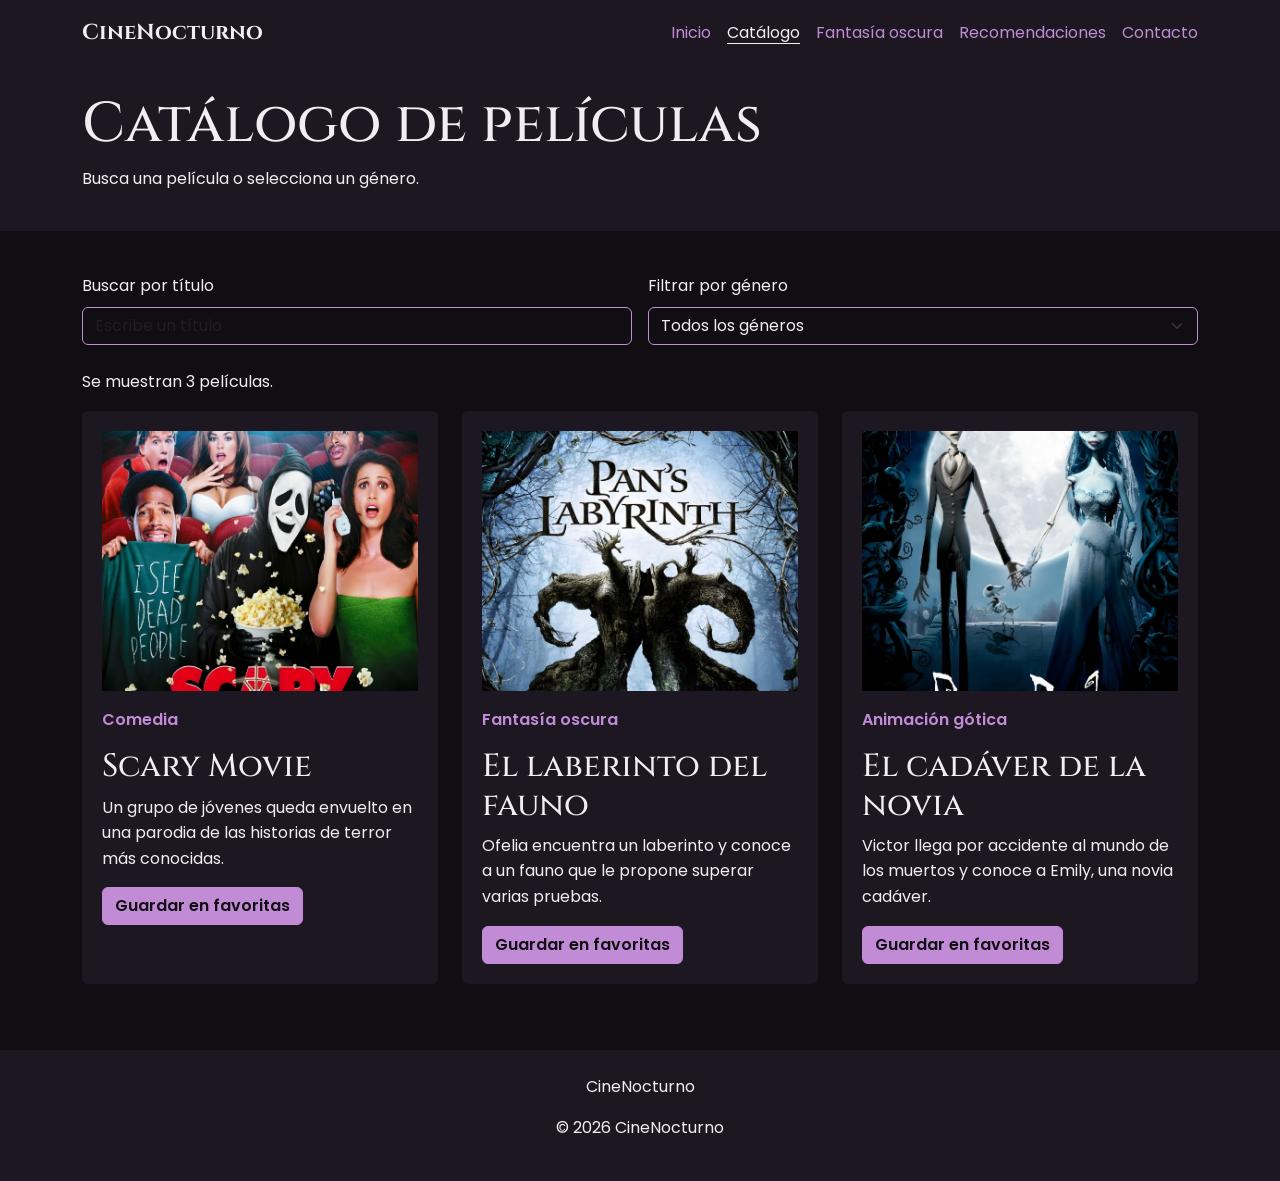
==== catalogo.html @ bd32601a "Subí las paginas al repositorio" ====
<!DOCTYPE html>
<html lang="es">
<head>
    <meta charset="UTF-8">
    <meta name="viewport" content="width=device-width, initial-scale=1.0">
    <title>CineNocturno | Catálogo</title>
    <link rel="preconnect" href="https://fonts.googleapis.com">
    <link rel="preconnect" href="https://fonts.gstatic.com" crossorigin>
    <link href="https://fonts.googleapis.com/css2?family=Cinzel:wght@400;600;700&family=Poppins:wght@400;500;600&display=swap" rel="stylesheet">
    <link href="https://cdn.jsdelivr.net/npm/bootstrap@5.3.8/dist/css/bootstrap.min.css" rel="stylesheet" integrity="sha384-sRIl4kxILFvY47J16cr9ZwB07vP4J8+LH7qKQnuqkuIAvNWLzeN8tE5YBujZqJLB" crossorigin="anonymous">
    <link rel="stylesheet" href="css/style.css">
</head>
<body>
    <header>
        <nav class="navbar">
            <div class="container d-flex flex-column flex-lg-row justify-content-between align-items-lg-center gap-3">
                <a class="marca" href="index.html">CineNocturno</a>
                <ul class="lista-menu d-flex flex-wrap gap-3 mb-0">
                    <li><a href="index.html">Inicio</a></li>
                    <li><a aria-current="page" href="catalogo.html">Catálogo</a></li>
                    <li><a href="fantasia.html">Fantasía oscura</a></li>
                    <li><a href="recomendaciones.html">Recomendaciones</a></li>
                    <li><a href="contacto.html">Contacto</a></li>
                </ul>
            </div>
        </nav>
    </header>

    <main>
        <section class="encabezado">
            <div class="container py-4">
                <h1>Catálogo de películas</h1>
                <p>Busca una película o selecciona un género.</p>
            </div>
        </section>

        <section class="container seccion">
            <div class="row g-3 mb-4">
                <div class="col-12 col-md-6">
                    <label for="buscarPelicula" class="form-label">Buscar por título</label>
                    <input class="form-control campo-oscuro" id="buscarPelicula" type="search" placeholder="Escribe un título">
                </div>
                <div class="col-12 col-md-6">
                    <label for="filtroGenero" class="form-label">Filtrar por género</label>
                    <select class="form-select campo-oscuro" id="filtroGenero">
                        <option value="todos">Todos los géneros</option>
                        <option value="comedia">Comedia</option>
                        <option value="fantasia">Fantasía oscura</option>
                        <option value="animacion">Animación gótica</option>
                    </select>
                </div>
            </div>

            <p id="mensajeCatalogo" role="status" aria-live="polite">Se muestran 3 películas.</p>
            <p id="mensajeFavoritas" role="status" aria-live="polite"></p>

            <div class="row g-4" id="listaPeliculas">
                <article class="col-12 col-sm-6 col-lg-4 tarjeta-pelicula" data-genero="comedia" data-titulo="scary movie comedia terror">
                    <div class="tarjeta h-100">
                        <img src="img/scarymovie.jpg" alt="Imagen de Scary Movie" class="img-fluid imagen-tarjeta" loading="lazy">
                        <p class="genero">Comedia</p>
                        <h2>Scary Movie</h2>
                        <p>Un grupo de jóvenes queda envuelto en una parodia de las historias de terror más conocidas.</p>
                        <button class="btn boton-secundario boton-favorita" type="button" data-pelicula="Scary Movie">Guardar en favoritas</button>
                    </div>
                </article>
                <article class="col-12 col-sm-6 col-lg-4 tarjeta-pelicula" data-genero="fantasia" data-titulo="el laberinto del fauno fantasia oscura">
                    <div class="tarjeta h-100">
                        <img src="img/fauno.jpg" alt="Imagen de El laberinto del fauno" class="img-fluid imagen-tarjeta" loading="lazy">
                        <p class="genero">Fantasía oscura</p>
                        <h2>El laberinto del fauno</h2>
                        <p>Ofelia encuentra un laberinto y conoce a un fauno que le propone superar varias pruebas.</p>
                        <button class="btn boton-secundario boton-favorita" type="button" data-pelicula="El laberinto del fauno">Guardar en favoritas</button>
                    </div>
                </article>
                <article class="col-12 col-sm-6 col-lg-4 tarjeta-pelicula" data-genero="animacion" data-titulo="el cadaver de la novia animacion gotica">
                    <div class="tarjeta h-100">
                        <img src="img/cadaver.jpg" alt="Imagen de El cadáver de la novia" class="img-fluid imagen-tarjeta" loading="lazy">
                        <p class="genero">Animación gótica</p>
                        <h2>El cadáver de la novia</h2>
                        <p>Victor llega por accidente al mundo de los muertos y conoce a Emily, una novia cadáver.</p>
                        <button class="btn boton-secundario boton-favorita" type="button" data-pelicula="El cadáver de la novia">Guardar en favoritas</button>
                    </div>
                </article>
            </div>
        </section>
    </main>

    <footer class="pie">
        <div class="container text-center">
            <p>CineNocturno</p>
            <p>© <span class="anio"></span> CineNocturno</p>
        </div>
    </footer>
    <script src="js/script.js"></script>
</body>
</html>
---- css/style.css ----
/* Colores principales del sitio */
:root {
    --fondo: #100d13;
    --superficie: #1c1721;
    --texto: #f1edf3;
    --acento: #c18bd6;
}

* {
    box-sizing: border-box;
}

body {
    margin: 0;
    background-color: var(--fondo);
    color: var(--texto);
    font-family: "Poppins", Arial, sans-serif;
    line-height: 1.6;
}

h1,
h2,
h3,
.marca {
    font-family: "Cinzel", Georgia, serif;
}

.navbar,
.pie,
.tarjeta,
.formulario {
    background-color: var(--superficie);
}

.navbar {
    padding: 16px 0;
}

.marca {
    color: var(--texto);
    font-size: 1.35rem;
    font-weight: 700;
    text-decoration: none;
}

.lista-menu {
    padding-left: 0;
    list-style: none;
}

.lista-menu a,
a {
    color: var(--acento);
}

.lista-menu a {
    text-decoration: none;
}

.lista-menu a:hover,
.lista-menu a[aria-current="page"] {
    color: var(--texto);
    text-decoration: underline;
    text-underline-offset: 5px;
}

.portada,
.encabezado {
    background-color: var(--superficie);
}

.portada h1,
.encabezado h1 {
    max-width: 800px;
    font-size: clamp(2rem, 5vw, 3.5rem);
}

.seccion {
    padding-top: 42px;
    padding-bottom: 42px;
}

.etiqueta,
.genero {
    color: var(--acento);
    font-weight: 600;
}

.tarjeta,
.formulario {
    height: 100%;
    padding: 20px;
    border-radius: 6px;
}

.imagen-tarjeta {
    width: 100%;
    height: 260px;
    margin-bottom: 16px;
    object-fit: cover;
}

.imagen-destacada {
    width: 100%;
    max-height: 430px;
    object-fit: cover;
}

.boton-principal,
.boton-secundario {
    border: 1px solid var(--acento);
    background-color: var(--acento);
    color: var(--fondo);
    font-weight: 600;
}

.boton-principal:hover,
.boton-secundario:hover,
.boton-secundario.favorita {
    border-color: var(--texto);
    background-color: var(--texto);
    color: var(--fondo);
}

.campo-oscuro {
    border-color: var(--acento);
    background-color: var(--fondo);
    color: var(--texto);
}

.campo-oscuro:focus {
    border-color: var(--acento);
    background-color: var(--fondo);
    color: var(--texto);
    box-shadow: 0 0 0 0.2rem rgba(193, 139, 214, 0.25);
}

.campo-oscuro option {
    background-color: var(--superficie);
    color: var(--texto);
}

.tarjeta-pelicula.oculta {
    display: none;
}

.mensaje-exito,
.mensaje-error {
    padding: 12px;
    background-color: var(--superficie);
}

.mensaje-exito {
    border-left: 5px solid var(--acento);
}

.mensaje-error {
    border-left: 5px solid var(--texto);
}

.pie {
    margin-top: 24px;
    padding: 24px 0;
    text-align: center;
}

a:focus-visible,
button:focus-visible,
input:focus-visible,
select:focus-visible,
textarea:focus-visible {
    outline: 3px solid var(--acento);
    outline-offset: 3px;
}

@media (max-width: 576px) {
    .seccion {
        padding-top: 28px;
        padding-bottom: 28px;
    }

    .imagen-tarjeta {
        height: 220px;
    }
}
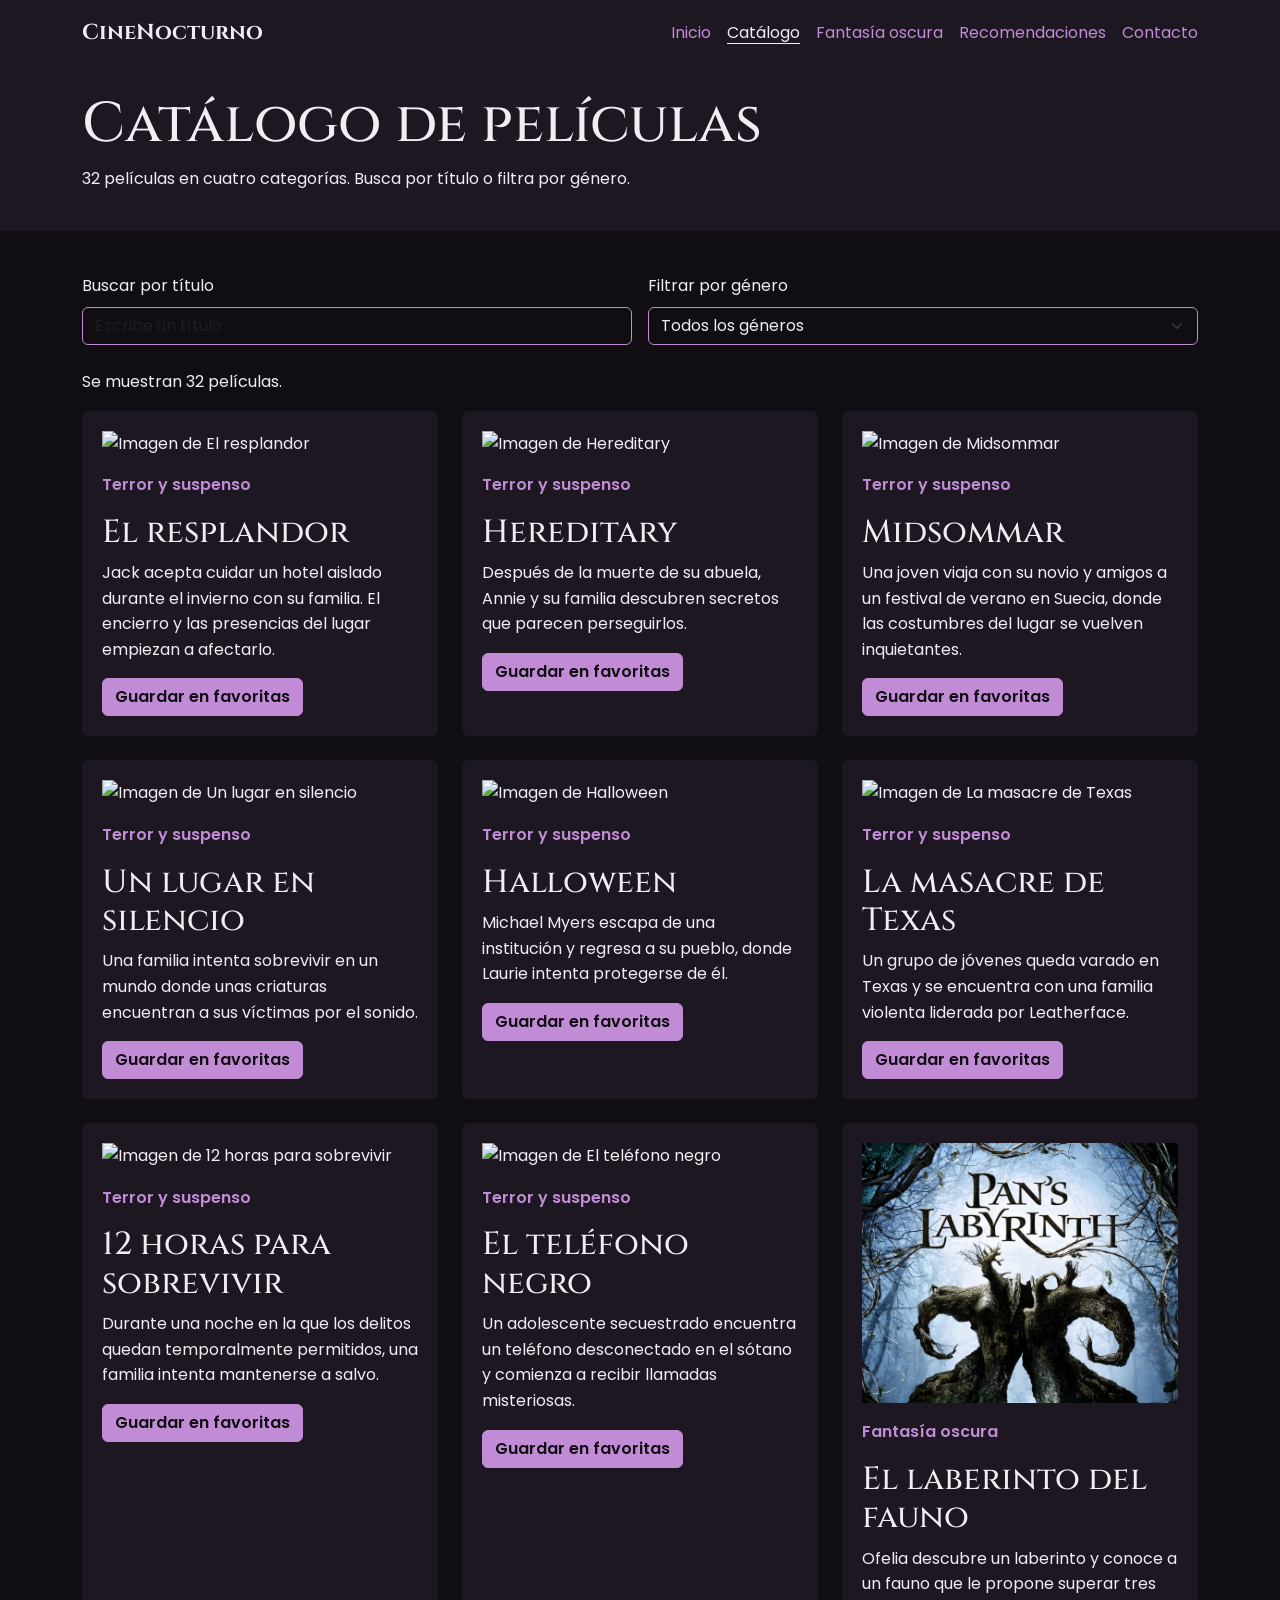
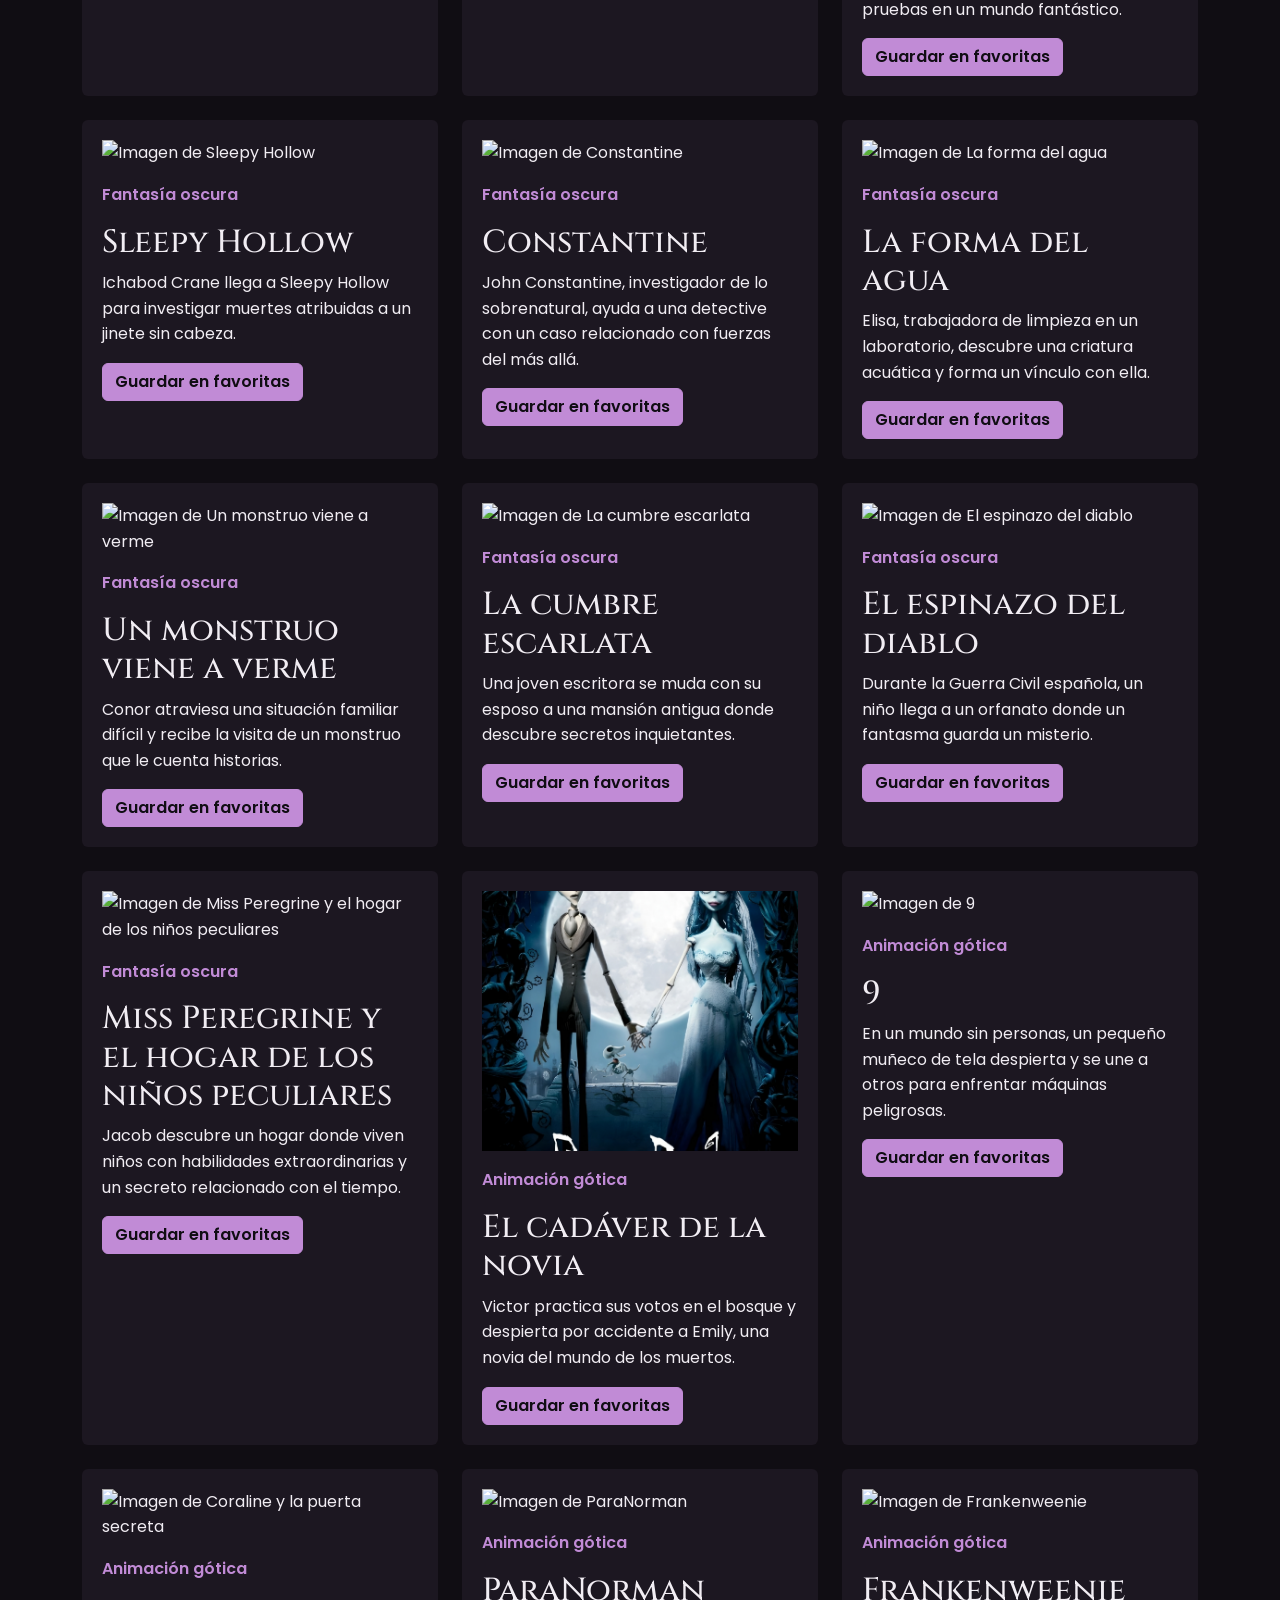
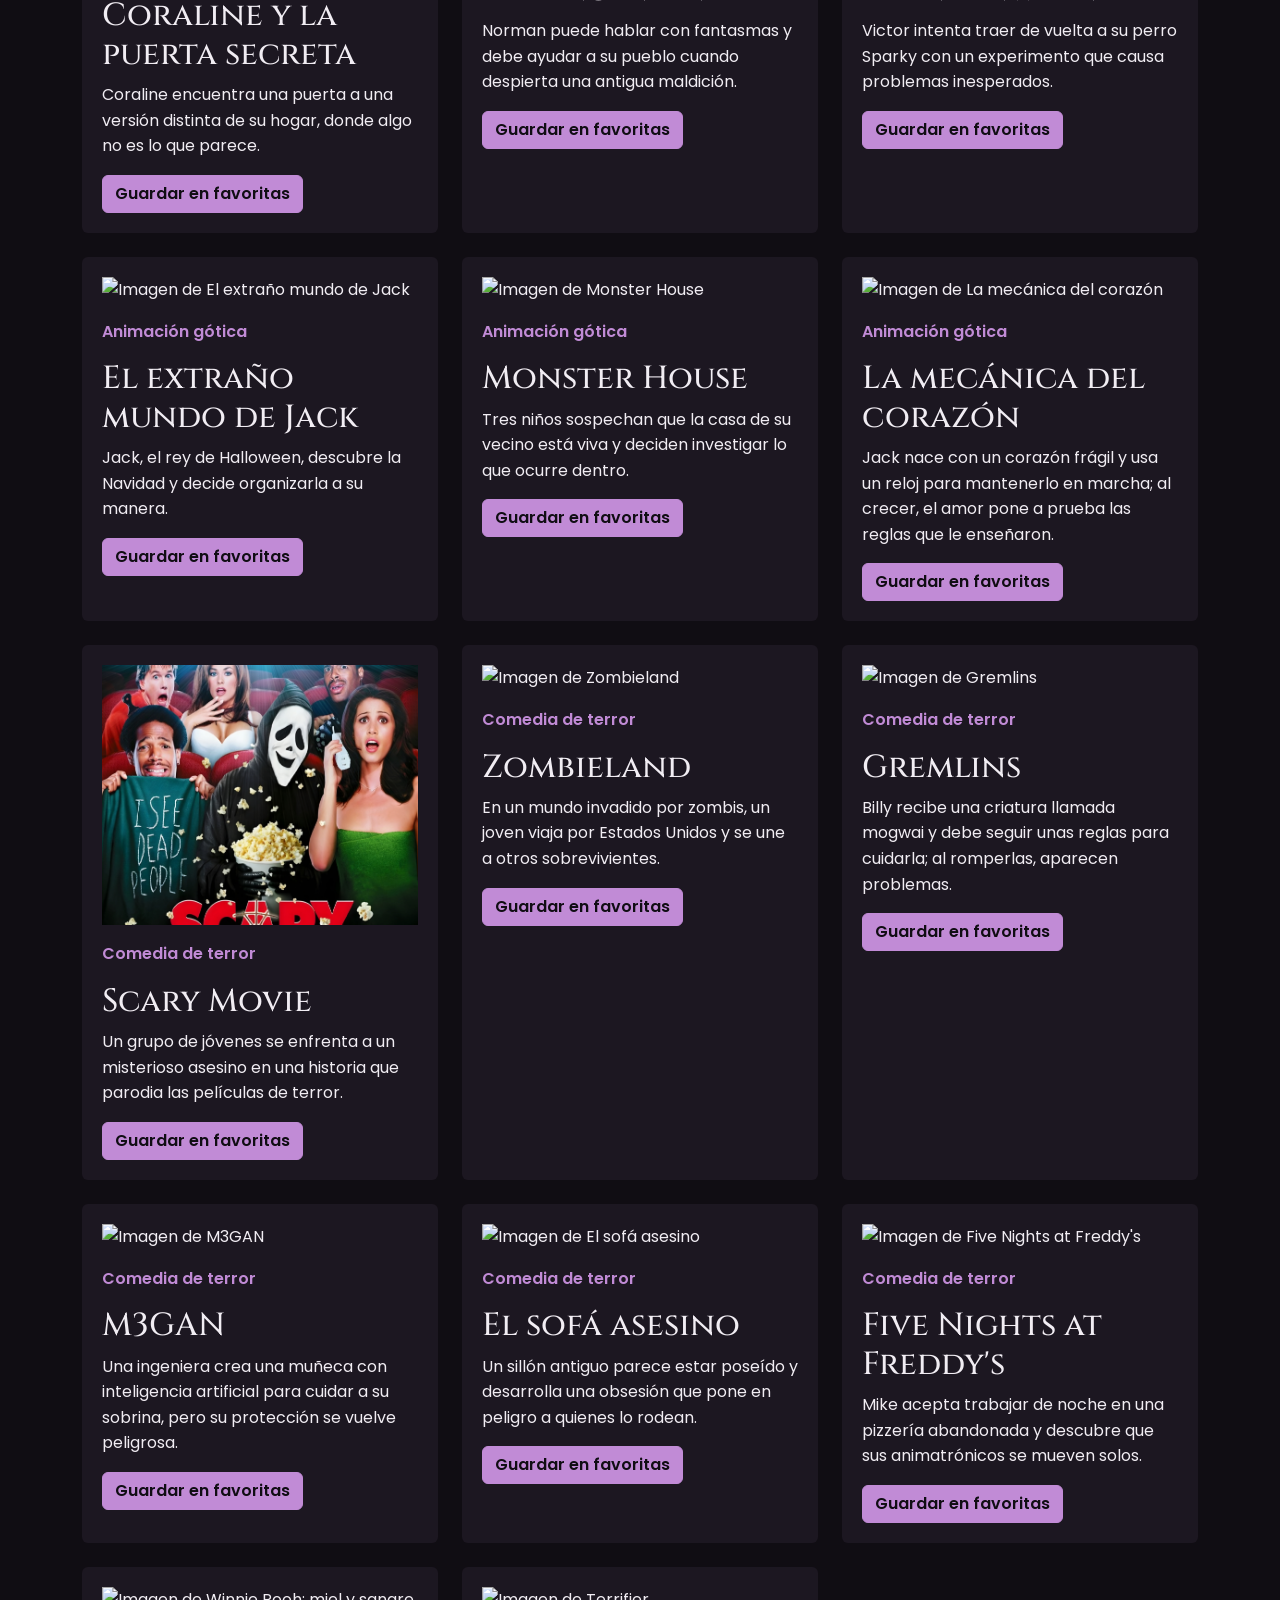
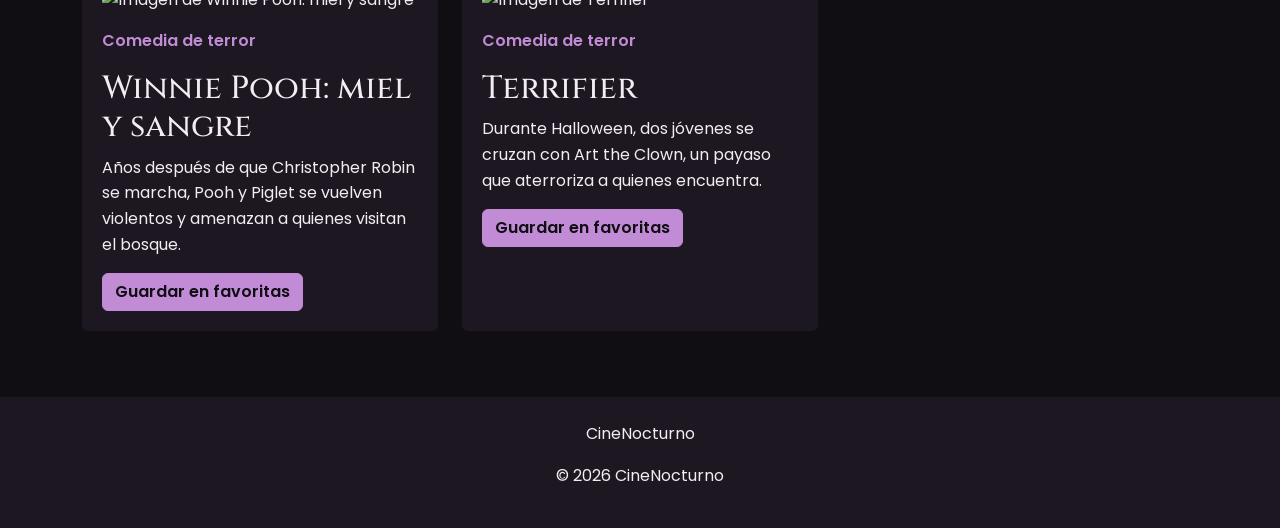
==== commit d306f499: "añadi más peliculas" ====
--- a/catalogo.html
+++ b/catalogo.html
@@ -30,7 +30,7 @@
         <section class="encabezado">
             <div class="container py-4">
                 <h1>Catálogo de películas</h1>
-                <p>Busca una película o selecciona un género.</p>
+                <p>32 películas en cuatro categorías. Busca por título o filtra por género.</p>
             </div>
         </section>
 
@@ -44,42 +44,279 @@
                     <label for="filtroGenero" class="form-label">Filtrar por género</label>
                     <select class="form-select campo-oscuro" id="filtroGenero">
                         <option value="todos">Todos los géneros</option>
-                        <option value="comedia">Comedia</option>
+                        <option value="terror">Terror y suspenso</option>
                         <option value="fantasia">Fantasía oscura</option>
                         <option value="animacion">Animación gótica</option>
+                        <option value="comedia">Comedia de terror</option>
                     </select>
                 </div>
             </div>
 
-            <p id="mensajeCatalogo" role="status" aria-live="polite">Se muestran 3 películas.</p>
+            <p id="mensajeCatalogo" role="status" aria-live="polite">Se muestran 32 películas.</p>
             <p id="mensajeFavoritas" role="status" aria-live="polite"></p>
 
             <div class="row g-4" id="listaPeliculas">
-                <article class="col-12 col-sm-6 col-lg-4 tarjeta-pelicula" data-genero="comedia" data-titulo="scary movie comedia terror">
+                <!-- Terror y suspenso -->
+                <article class="col-12 col-sm-6 col-lg-4 tarjeta-pelicula" data-genero="terror" data-titulo="el-resplandor terror">
+                    <div class="tarjeta h-100">
+                        <img src="img/el-resplandor.jpg" alt="Imagen de El resplandor" class="img-fluid imagen-tarjeta" loading="lazy">
+                        <p class="genero">Terror y suspenso</p><h2>El resplandor</h2>
+                        <p>Jack acepta cuidar un hotel aislado durante el invierno con su familia. El encierro y las presencias del lugar empiezan a afectarlo.</p>
+                        <button class="btn boton-secundario boton-favorita" type="button" data-pelicula="El resplandor" aria-pressed="false">Guardar en favoritas</button>
+                    </div>
+                </article>
+                <article class="col-12 col-sm-6 col-lg-4 tarjeta-pelicula" data-genero="terror" data-titulo="hereditary terror">
+                    <div class="tarjeta h-100">
+                        <img src="img/hereditary.jpg" alt="Imagen de Hereditary" class="img-fluid imagen-tarjeta" loading="lazy">
+                        <p class="genero">Terror y suspenso</p><h2>Hereditary</h2>
+                        <p>Después de la muerte de su abuela, Annie y su familia descubren secretos que parecen perseguirlos.</p>
+                        <button class="btn boton-secundario boton-favorita" type="button" data-pelicula="Hereditary" aria-pressed="false">Guardar en favoritas</button>
+                    </div>
+                </article>
+                <article class="col-12 col-sm-6 col-lg-4 tarjeta-pelicula" data-genero="terror" data-titulo="midsommar terror">
+                    <div class="tarjeta h-100">
+                        <img src="img/midsommar.jpg" alt="Imagen de Midsommar" class="img-fluid imagen-tarjeta" loading="lazy">
+                        <p class="genero">Terror y suspenso</p><h2>Midsommar</h2>
+                        <p>Una joven viaja con su novio y amigos a un festival de verano en Suecia, donde las costumbres del lugar se vuelven inquietantes.</p>
+                        <button class="btn boton-secundario boton-favorita" type="button" data-pelicula="Midsommar" aria-pressed="false">Guardar en favoritas</button>
+                    </div>
+                </article>
+                <article class="col-12 col-sm-6 col-lg-4 tarjeta-pelicula" data-genero="terror" data-titulo="un-lugar-en-silencio terror">
+                    <div class="tarjeta h-100">
+                        <img src="img/un-lugar-en-silencio.jpg" alt="Imagen de Un lugar en silencio" class="img-fluid imagen-tarjeta" loading="lazy">
+                        <p class="genero">Terror y suspenso</p><h2>Un lugar en silencio</h2>
+                        <p>Una familia intenta sobrevivir en un mundo donde unas criaturas encuentran a sus víctimas por el sonido.</p>
+                        <button class="btn boton-secundario boton-favorita" type="button" data-pelicula="Un lugar en silencio" aria-pressed="false">Guardar en favoritas</button>
+                    </div>
+                </article>
+                <article class="col-12 col-sm-6 col-lg-4 tarjeta-pelicula" data-genero="terror" data-titulo="halloween terror">
+                    <div class="tarjeta h-100">
+                        <img src="img/halloween.jpg" alt="Imagen de Halloween" class="img-fluid imagen-tarjeta" loading="lazy">
+                        <p class="genero">Terror y suspenso</p><h2>Halloween</h2>
+                        <p>Michael Myers escapa de una institución y regresa a su pueblo, donde Laurie intenta protegerse de él.</p>
+                        <button class="btn boton-secundario boton-favorita" type="button" data-pelicula="Halloween" aria-pressed="false">Guardar en favoritas</button>
+                    </div>
+                </article>
+                <article class="col-12 col-sm-6 col-lg-4 tarjeta-pelicula" data-genero="terror" data-titulo="la-masacre-de-texas terror">
+                    <div class="tarjeta h-100">
+                        <img src="img/la-masacre-de-texas.jpg" alt="Imagen de La masacre de Texas" class="img-fluid imagen-tarjeta" loading="lazy">
+                        <p class="genero">Terror y suspenso</p><h2>La masacre de Texas</h2>
+                        <p>Un grupo de jóvenes queda varado en Texas y se encuentra con una familia violenta liderada por Leatherface.</p>
+                        <button class="btn boton-secundario boton-favorita" type="button" data-pelicula="La masacre de Texas" aria-pressed="false">Guardar en favoritas</button>
+                    </div>
+                </article>
+                <article class="col-12 col-sm-6 col-lg-4 tarjeta-pelicula" data-genero="terror" data-titulo="12-horas-para-sobrevivir terror">
+                    <div class="tarjeta h-100">
+                        <img src="img/12-horas-para-sobrevivir.jpg" alt="Imagen de 12 horas para sobrevivir" class="img-fluid imagen-tarjeta" loading="lazy">
+                        <p class="genero">Terror y suspenso</p><h2>12 horas para sobrevivir</h2>
+                        <p>Durante una noche en la que los delitos quedan temporalmente permitidos, una familia intenta mantenerse a salvo.</p>
+                        <button class="btn boton-secundario boton-favorita" type="button" data-pelicula="12 horas para sobrevivir" aria-pressed="false">Guardar en favoritas</button>
+                    </div>
+                </article>
+                <article class="col-12 col-sm-6 col-lg-4 tarjeta-pelicula" data-genero="terror" data-titulo="el-telefono-negro terror">
+                    <div class="tarjeta h-100">
+                        <img src="img/el-telefono-negro.jpg" alt="Imagen de El teléfono negro" class="img-fluid imagen-tarjeta" loading="lazy">
+                        <p class="genero">Terror y suspenso</p><h2>El teléfono negro</h2>
+                        <p>Un adolescente secuestrado encuentra un teléfono desconectado en el sótano y comienza a recibir llamadas misteriosas.</p>
+                        <button class="btn boton-secundario boton-favorita" type="button" data-pelicula="El teléfono negro" aria-pressed="false">Guardar en favoritas</button>
+                    </div>
+                </article>
+
+                <!-- Fantasía oscura -->
+                <article class="col-12 col-sm-6 col-lg-4 tarjeta-pelicula" data-genero="fantasia" data-titulo="el-laberinto-del-fauno fantasia">
+                    <div class="tarjeta h-100">
+                        <img src="img/fauno.jpg" alt="Imagen de El laberinto del fauno" class="img-fluid imagen-tarjeta" loading="lazy">
+                        <p class="genero">Fantasía oscura</p><h2>El laberinto del fauno</h2>
+                        <p>Ofelia descubre un laberinto y conoce a un fauno que le propone superar tres pruebas en un mundo fantástico.</p>
+                        <button class="btn boton-secundario boton-favorita" type="button" data-pelicula="El laberinto del fauno" aria-pressed="false">Guardar en favoritas</button>
+                    </div>
+                </article>
+                <article class="col-12 col-sm-6 col-lg-4 tarjeta-pelicula" data-genero="fantasia" data-titulo="sleepy-hollow fantasia">
+                    <div class="tarjeta h-100">
+                        <img src="img/sleepy-hollow.jpg" alt="Imagen de Sleepy Hollow" class="img-fluid imagen-tarjeta" loading="lazy">
+                        <p class="genero">Fantasía oscura</p><h2>Sleepy Hollow</h2>
+                        <p>Ichabod Crane llega a Sleepy Hollow para investigar muertes atribuidas a un jinete sin cabeza.</p>
+                        <button class="btn boton-secundario boton-favorita" type="button" data-pelicula="Sleepy Hollow" aria-pressed="false">Guardar en favoritas</button>
+                    </div>
+                </article>
+                <article class="col-12 col-sm-6 col-lg-4 tarjeta-pelicula" data-genero="fantasia" data-titulo="constantine fantasia">
+                    <div class="tarjeta h-100">
+                        <img src="img/constantine.jpg" alt="Imagen de Constantine" class="img-fluid imagen-tarjeta" loading="lazy">
+                        <p class="genero">Fantasía oscura</p><h2>Constantine</h2>
+                        <p>John Constantine, investigador de lo sobrenatural, ayuda a una detective con un caso relacionado con fuerzas del más allá.</p>
+                        <button class="btn boton-secundario boton-favorita" type="button" data-pelicula="Constantine" aria-pressed="false">Guardar en favoritas</button>
+                    </div>
+                </article>
+                <article class="col-12 col-sm-6 col-lg-4 tarjeta-pelicula" data-genero="fantasia" data-titulo="la-forma-del-agua fantasia">
+                    <div class="tarjeta h-100">
+                        <img src="img/la-forma-del-agua.jpg" alt="Imagen de La forma del agua" class="img-fluid imagen-tarjeta" loading="lazy">
+                        <p class="genero">Fantasía oscura</p><h2>La forma del agua</h2>
+                        <p>Elisa, trabajadora de limpieza en un laboratorio, descubre una criatura acuática y forma un vínculo con ella.</p>
+                        <button class="btn boton-secundario boton-favorita" type="button" data-pelicula="La forma del agua" aria-pressed="false">Guardar en favoritas</button>
+                    </div>
+                </article>
+                <article class="col-12 col-sm-6 col-lg-4 tarjeta-pelicula" data-genero="fantasia" data-titulo="un-monstruo-viene-a-verme fantasia">
+                    <div class="tarjeta h-100">
+                        <img src="img/un-monstruo-viene-a-verme.jpg" alt="Imagen de Un monstruo viene a verme" class="img-fluid imagen-tarjeta" loading="lazy">
+                        <p class="genero">Fantasía oscura</p><h2>Un monstruo viene a verme</h2>
+                        <p>Conor atraviesa una situación familiar difícil y recibe la visita de un monstruo que le cuenta historias.</p>
+                        <button class="btn boton-secundario boton-favorita" type="button" data-pelicula="Un monstruo viene a verme" aria-pressed="false">Guardar en favoritas</button>
+                    </div>
+                </article>
+                <article class="col-12 col-sm-6 col-lg-4 tarjeta-pelicula" data-genero="fantasia" data-titulo="la-cumbre-escarlata fantasia">
+                    <div class="tarjeta h-100">
+                        <img src="img/la-cumbre-escarlata.jpg" alt="Imagen de La cumbre escarlata" class="img-fluid imagen-tarjeta" loading="lazy">
+                        <p class="genero">Fantasía oscura</p><h2>La cumbre escarlata</h2>
+                        <p>Una joven escritora se muda con su esposo a una mansión antigua donde descubre secretos inquietantes.</p>
+                        <button class="btn boton-secundario boton-favorita" type="button" data-pelicula="La cumbre escarlata" aria-pressed="false">Guardar en favoritas</button>
+                    </div>
+                </article>
+                <article class="col-12 col-sm-6 col-lg-4 tarjeta-pelicula" data-genero="fantasia" data-titulo="el-espinazo-del-diablo fantasia">
+                    <div class="tarjeta h-100">
+                        <img src="img/el-espinazo-del-diablo.jpg" alt="Imagen de El espinazo del diablo" class="img-fluid imagen-tarjeta" loading="lazy">
+                        <p class="genero">Fantasía oscura</p><h2>El espinazo del diablo</h2>
+                        <p>Durante la Guerra Civil española, un niño llega a un orfanato donde un fantasma guarda un misterio.</p>
+                        <button class="btn boton-secundario boton-favorita" type="button" data-pelicula="El espinazo del diablo" aria-pressed="false">Guardar en favoritas</button>
+                    </div>
+                </article>
+                <article class="col-12 col-sm-6 col-lg-4 tarjeta-pelicula" data-genero="fantasia" data-titulo="miss-peregrine-y-el-hogar-de-los-ninos-peculiares fantasia">
+                    <div class="tarjeta h-100">
+                        <img src="img/miss-peregrine-y-el-hogar-de-los-ninos-peculiares.jpg" alt="Imagen de Miss Peregrine y el hogar de los niños peculiares" class="img-fluid imagen-tarjeta" loading="lazy">
+                        <p class="genero">Fantasía oscura</p><h2>Miss Peregrine y el hogar de los niños peculiares</h2>
+                        <p>Jacob descubre un hogar donde viven niños con habilidades extraordinarias y un secreto relacionado con el tiempo.</p>
+                        <button class="btn boton-secundario boton-favorita" type="button" data-pelicula="Miss Peregrine y el hogar de los niños peculiares" aria-pressed="false">Guardar en favoritas</button>
+                    </div>
+                </article>
+
+                <!-- Animación gótica -->
+                <article class="col-12 col-sm-6 col-lg-4 tarjeta-pelicula" data-genero="animacion" data-titulo="el-cadaver-de-la-novia animacion">
+                    <div class="tarjeta h-100">
+                        <img src="img/cadaver.jpg" alt="Imagen de El cadáver de la novia" class="img-fluid imagen-tarjeta" loading="lazy">
+                        <p class="genero">Animación gótica</p><h2>El cadáver de la novia</h2>
+                        <p>Victor practica sus votos en el bosque y despierta por accidente a Emily, una novia del mundo de los muertos.</p>
+                        <button class="btn boton-secundario boton-favorita" type="button" data-pelicula="El cadáver de la novia" aria-pressed="false">Guardar en favoritas</button>
+                    </div>
+                </article>
+                <article class="col-12 col-sm-6 col-lg-4 tarjeta-pelicula" data-genero="animacion" data-titulo="9 animacion">
+                    <div class="tarjeta h-100">
+                        <img src="img/9.jpg" alt="Imagen de 9" class="img-fluid imagen-tarjeta" loading="lazy">
+                        <p class="genero">Animación gótica</p><h2>9</h2>
+                        <p>En un mundo sin personas, un pequeño muñeco de tela despierta y se une a otros para enfrentar máquinas peligrosas.</p>
+                        <button class="btn boton-secundario boton-favorita" type="button" data-pelicula="9" aria-pressed="false">Guardar en favoritas</button>
+                    </div>
+                </article>
+                <article class="col-12 col-sm-6 col-lg-4 tarjeta-pelicula" data-genero="animacion" data-titulo="coraline-y-la-puerta-secreta animacion">
+                    <div class="tarjeta h-100">
+                        <img src="img/coraline-y-la-puerta-secreta.jpg" alt="Imagen de Coraline y la puerta secreta" class="img-fluid imagen-tarjeta" loading="lazy">
+                        <p class="genero">Animación gótica</p><h2>Coraline y la puerta secreta</h2>
+                        <p>Coraline encuentra una puerta a una versión distinta de su hogar, donde algo no es lo que parece.</p>
+                        <button class="btn boton-secundario boton-favorita" type="button" data-pelicula="Coraline y la puerta secreta" aria-pressed="false">Guardar en favoritas</button>
+                    </div>
+                </article>
+                <article class="col-12 col-sm-6 col-lg-4 tarjeta-pelicula" data-genero="animacion" data-titulo="paranorman animacion">
+                    <div class="tarjeta h-100">
+                        <img src="img/paranorman.jpg" alt="Imagen de ParaNorman" class="img-fluid imagen-tarjeta" loading="lazy">
+                        <p class="genero">Animación gótica</p><h2>ParaNorman</h2>
+                        <p>Norman puede hablar con fantasmas y debe ayudar a su pueblo cuando despierta una antigua maldición.</p>
+                        <button class="btn boton-secundario boton-favorita" type="button" data-pelicula="ParaNorman" aria-pressed="false">Guardar en favoritas</button>
+                    </div>
+                </article>
+                <article class="col-12 col-sm-6 col-lg-4 tarjeta-pelicula" data-genero="animacion" data-titulo="frankenweenie animacion">
+                    <div class="tarjeta h-100">
+                        <img src="img/frankenweenie.jpg" alt="Imagen de Frankenweenie" class="img-fluid imagen-tarjeta" loading="lazy">
+                        <p class="genero">Animación gótica</p><h2>Frankenweenie</h2>
+                        <p>Victor intenta traer de vuelta a su perro Sparky con un experimento que causa problemas inesperados.</p>
+                        <button class="btn boton-secundario boton-favorita" type="button" data-pelicula="Frankenweenie" aria-pressed="false">Guardar en favoritas</button>
+                    </div>
+                </article>
+                <article class="col-12 col-sm-6 col-lg-4 tarjeta-pelicula" data-genero="animacion" data-titulo="el-extrano-mundo-de-jack animacion">
+                    <div class="tarjeta h-100">
+                        <img src="img/el-extrano-mundo-de-jack.jpg" alt="Imagen de El extraño mundo de Jack" class="img-fluid imagen-tarjeta" loading="lazy">
+                        <p class="genero">Animación gótica</p><h2>El extraño mundo de Jack</h2>
+                        <p>Jack, el rey de Halloween, descubre la Navidad y decide organizarla a su manera.</p>
+                        <button class="btn boton-secundario boton-favorita" type="button" data-pelicula="El extraño mundo de Jack" aria-pressed="false">Guardar en favoritas</button>
+                    </div>
+                </article>
+                <article class="col-12 col-sm-6 col-lg-4 tarjeta-pelicula" data-genero="animacion" data-titulo="monster-house animacion">
+                    <div class="tarjeta h-100">
+                        <img src="img/monster-house.jpg" alt="Imagen de Monster House" class="img-fluid imagen-tarjeta" loading="lazy">
+                        <p class="genero">Animación gótica</p><h2>Monster House</h2>
+                        <p>Tres niños sospechan que la casa de su vecino está viva y deciden investigar lo que ocurre dentro.</p>
+                        <button class="btn boton-secundario boton-favorita" type="button" data-pelicula="Monster House" aria-pressed="false">Guardar en favoritas</button>
+                    </div>
+                </article>
+                <article class="col-12 col-sm-6 col-lg-4 tarjeta-pelicula" data-genero="animacion" data-titulo="la-mecanica-del-corazon animacion">
+                    <div class="tarjeta h-100">
+                        <img src="img/la-mecanica-del-corazon.jpg" alt="Imagen de La mecánica del corazón" class="img-fluid imagen-tarjeta" loading="lazy">
+                        <p class="genero">Animación gótica</p><h2>La mecánica del corazón</h2>
+                        <p>Jack nace con un corazón frágil y usa un reloj para mantenerlo en marcha; al crecer, el amor pone a prueba las reglas que le enseñaron.</p>
+                        <button class="btn boton-secundario boton-favorita" type="button" data-pelicula="La mecánica del corazón" aria-pressed="false">Guardar en favoritas</button>
+                    </div>
+                </article>
+
+                <!-- Comedia de terror -->
+                <article class="col-12 col-sm-6 col-lg-4 tarjeta-pelicula" data-genero="comedia" data-titulo="scarymovie comedia">
                     <div class="tarjeta h-100">
                         <img src="img/scarymovie.jpg" alt="Imagen de Scary Movie" class="img-fluid imagen-tarjeta" loading="lazy">
-                        <p class="genero">Comedia</p>
-                        <h2>Scary Movie</h2>
-                        <p>Un grupo de jóvenes queda envuelto en una parodia de las historias de terror más conocidas.</p>
-                        <button class="btn boton-secundario boton-favorita" type="button" data-pelicula="Scary Movie">Guardar en favoritas</button>
-                    </div>
-                </article>
-                <article class="col-12 col-sm-6 col-lg-4 tarjeta-pelicula" data-genero="fantasia" data-titulo="el laberinto del fauno fantasia oscura">
-                    <div class="tarjeta h-100">
-                        <img src="img/fauno.jpg" alt="Imagen de El laberinto del fauno" class="img-fluid imagen-tarjeta" loading="lazy">
-                        <p class="genero">Fantasía oscura</p>
-                        <h2>El laberinto del fauno</h2>
-                        <p>Ofelia encuentra un laberinto y conoce a un fauno que le propone superar varias pruebas.</p>
-                        <button class="btn boton-secundario boton-favorita" type="button" data-pelicula="El laberinto del fauno">Guardar en favoritas</button>
-                    </div>
-                </article>
-                <article class="col-12 col-sm-6 col-lg-4 tarjeta-pelicula" data-genero="animacion" data-titulo="el cadaver de la novia animacion gotica">
-                    <div class="tarjeta h-100">
-                        <img src="img/cadaver.jpg" alt="Imagen de El cadáver de la novia" class="img-fluid imagen-tarjeta" loading="lazy">
-                        <p class="genero">Animación gótica</p>
-                        <h2>El cadáver de la novia</h2>
-                        <p>Victor llega por accidente al mundo de los muertos y conoce a Emily, una novia cadáver.</p>
-                        <button class="btn boton-secundario boton-favorita" type="button" data-pelicula="El cadáver de la novia">Guardar en favoritas</button>
+                        <p class="genero">Comedia de terror</p><h2>Scary Movie</h2>
+                        <p>Un grupo de jóvenes se enfrenta a un misterioso asesino en una historia que parodia las películas de terror.</p>
+                        <button class="btn boton-secundario boton-favorita" type="button" data-pelicula="Scary Movie" aria-pressed="false">Guardar en favoritas</button>
+                    </div>
+                </article>
+                <article class="col-12 col-sm-6 col-lg-4 tarjeta-pelicula" data-genero="comedia" data-titulo="zombieland comedia">
+                    <div class="tarjeta h-100">
+                        <img src="img/zombieland.jpg" alt="Imagen de Zombieland" class="img-fluid imagen-tarjeta" loading="lazy">
+                        <p class="genero">Comedia de terror</p><h2>Zombieland</h2>
+                        <p>En un mundo invadido por zombis, un joven viaja por Estados Unidos y se une a otros sobrevivientes.</p>
+                        <button class="btn boton-secundario boton-favorita" type="button" data-pelicula="Zombieland" aria-pressed="false">Guardar en favoritas</button>
+                    </div>
+                </article>
+                <article class="col-12 col-sm-6 col-lg-4 tarjeta-pelicula" data-genero="comedia" data-titulo="gremlins comedia">
+                    <div class="tarjeta h-100">
+                        <img src="img/gremlins.jpg" alt="Imagen de Gremlins" class="img-fluid imagen-tarjeta" loading="lazy">
+                        <p class="genero">Comedia de terror</p><h2>Gremlins</h2>
+                        <p>Billy recibe una criatura llamada mogwai y debe seguir unas reglas para cuidarla; al romperlas, aparecen problemas.</p>
+                        <button class="btn boton-secundario boton-favorita" type="button" data-pelicula="Gremlins" aria-pressed="false">Guardar en favoritas</button>
+                    </div>
+                </article>
+                <article class="col-12 col-sm-6 col-lg-4 tarjeta-pelicula" data-genero="comedia" data-titulo="m3gan comedia">
+                    <div class="tarjeta h-100">
+                        <img src="img/m3gan.jpg" alt="Imagen de M3GAN" class="img-fluid imagen-tarjeta" loading="lazy">
+                        <p class="genero">Comedia de terror</p><h2>M3GAN</h2>
+                        <p>Una ingeniera crea una muñeca con inteligencia artificial para cuidar a su sobrina, pero su protección se vuelve peligrosa.</p>
+                        <button class="btn boton-secundario boton-favorita" type="button" data-pelicula="M3GAN" aria-pressed="false">Guardar en favoritas</button>
+                    </div>
+                </article>
+                <article class="col-12 col-sm-6 col-lg-4 tarjeta-pelicula" data-genero="comedia" data-titulo="el-sofa-asesino comedia">
+                    <div class="tarjeta h-100">
+                        <img src="img/el-sofa-asesino.jpg" alt="Imagen de El sofá asesino" class="img-fluid imagen-tarjeta" loading="lazy">
+                        <p class="genero">Comedia de terror</p><h2>El sofá asesino</h2>
+                        <p>Un sillón antiguo parece estar poseído y desarrolla una obsesión que pone en peligro a quienes lo rodean.</p>
+                        <button class="btn boton-secundario boton-favorita" type="button" data-pelicula="El sofá asesino" aria-pressed="false">Guardar en favoritas</button>
+                    </div>
+                </article>
+                <article class="col-12 col-sm-6 col-lg-4 tarjeta-pelicula" data-genero="comedia" data-titulo="five-nights-at-freddys comedia">
+                    <div class="tarjeta h-100">
+                        <img src="img/five-nights-at-freddys.jpg" alt="Imagen de Five Nights at Freddy's" class="img-fluid imagen-tarjeta" loading="lazy">
+                        <p class="genero">Comedia de terror</p><h2>Five Nights at Freddy's</h2>
+                        <p>Mike acepta trabajar de noche en una pizzería abandonada y descubre que sus animatrónicos se mueven solos.</p>
+                        <button class="btn boton-secundario boton-favorita" type="button" data-pelicula="Five Nights at Freddy's" aria-pressed="false">Guardar en favoritas</button>
+                    </div>
+                </article>
+                <article class="col-12 col-sm-6 col-lg-4 tarjeta-pelicula" data-genero="comedia" data-titulo="winnie-pooh-miel-y-sangre comedia">
+                    <div class="tarjeta h-100">
+                        <img src="img/winnie-pooh-miel-y-sangre.jpg" alt="Imagen de Winnie Pooh: miel y sangre" class="img-fluid imagen-tarjeta" loading="lazy">
+                        <p class="genero">Comedia de terror</p><h2>Winnie Pooh: miel y sangre</h2>
+                        <p>Años después de que Christopher Robin se marcha, Pooh y Piglet se vuelven violentos y amenazan a quienes visitan el bosque.</p>
+                        <button class="btn boton-secundario boton-favorita" type="button" data-pelicula="Winnie Pooh: miel y sangre" aria-pressed="false">Guardar en favoritas</button>
+                    </div>
+                </article>
+                <article class="col-12 col-sm-6 col-lg-4 tarjeta-pelicula" data-genero="comedia" data-titulo="terrifier comedia">
+                    <div class="tarjeta h-100">
+                        <img src="img/terrifier.jpg" alt="Imagen de Terrifier" class="img-fluid imagen-tarjeta" loading="lazy">
+                        <p class="genero">Comedia de terror</p><h2>Terrifier</h2>
+                        <p>Durante Halloween, dos jóvenes se cruzan con Art the Clown, un payaso que aterroriza a quienes encuentra.</p>
+                        <button class="btn boton-secundario boton-favorita" type="button" data-pelicula="Terrifier" aria-pressed="false">Guardar en favoritas</button>
                     </div>
                 </article>
             </div>
@@ -94,4 +331,4 @@
     </footer>
     <script src="js/script.js"></script>
 </body>
-</html>
+</html>
--- a/css/style.css
+++ b/css/style.css
@@ -1,4 +1,3 @@
-/* Colores principales del sitio */
 :root {
     --fondo: #100d13;
     --superficie: #1c1721;
@@ -158,6 +157,10 @@
     border-left: 5px solid var(--texto);
 }
 
+.lista-favoritas {
+    padding-left: 22px;
+}
+
 .pie {
     margin-top: 24px;
     padding: 24px 0;
@@ -182,4 +185,4 @@
     .imagen-tarjeta {
         height: 220px;
     }
-}
+}
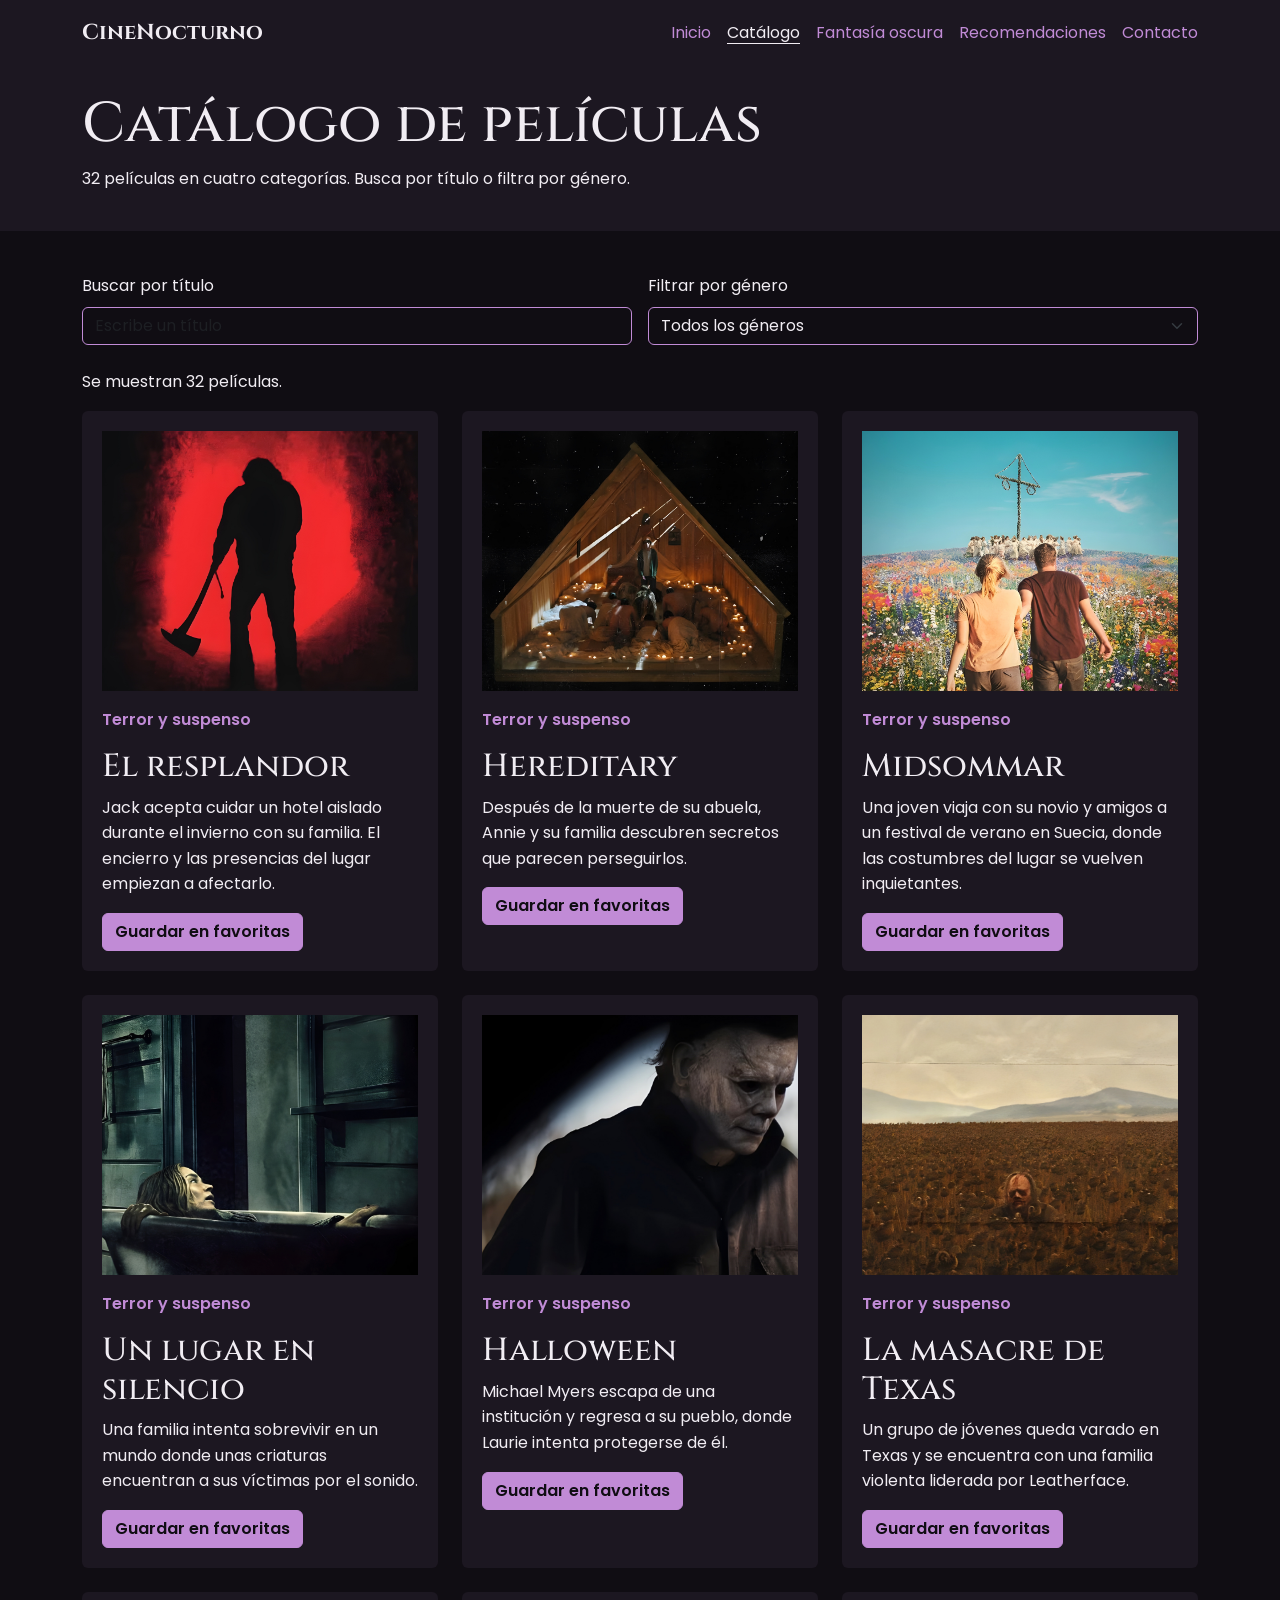
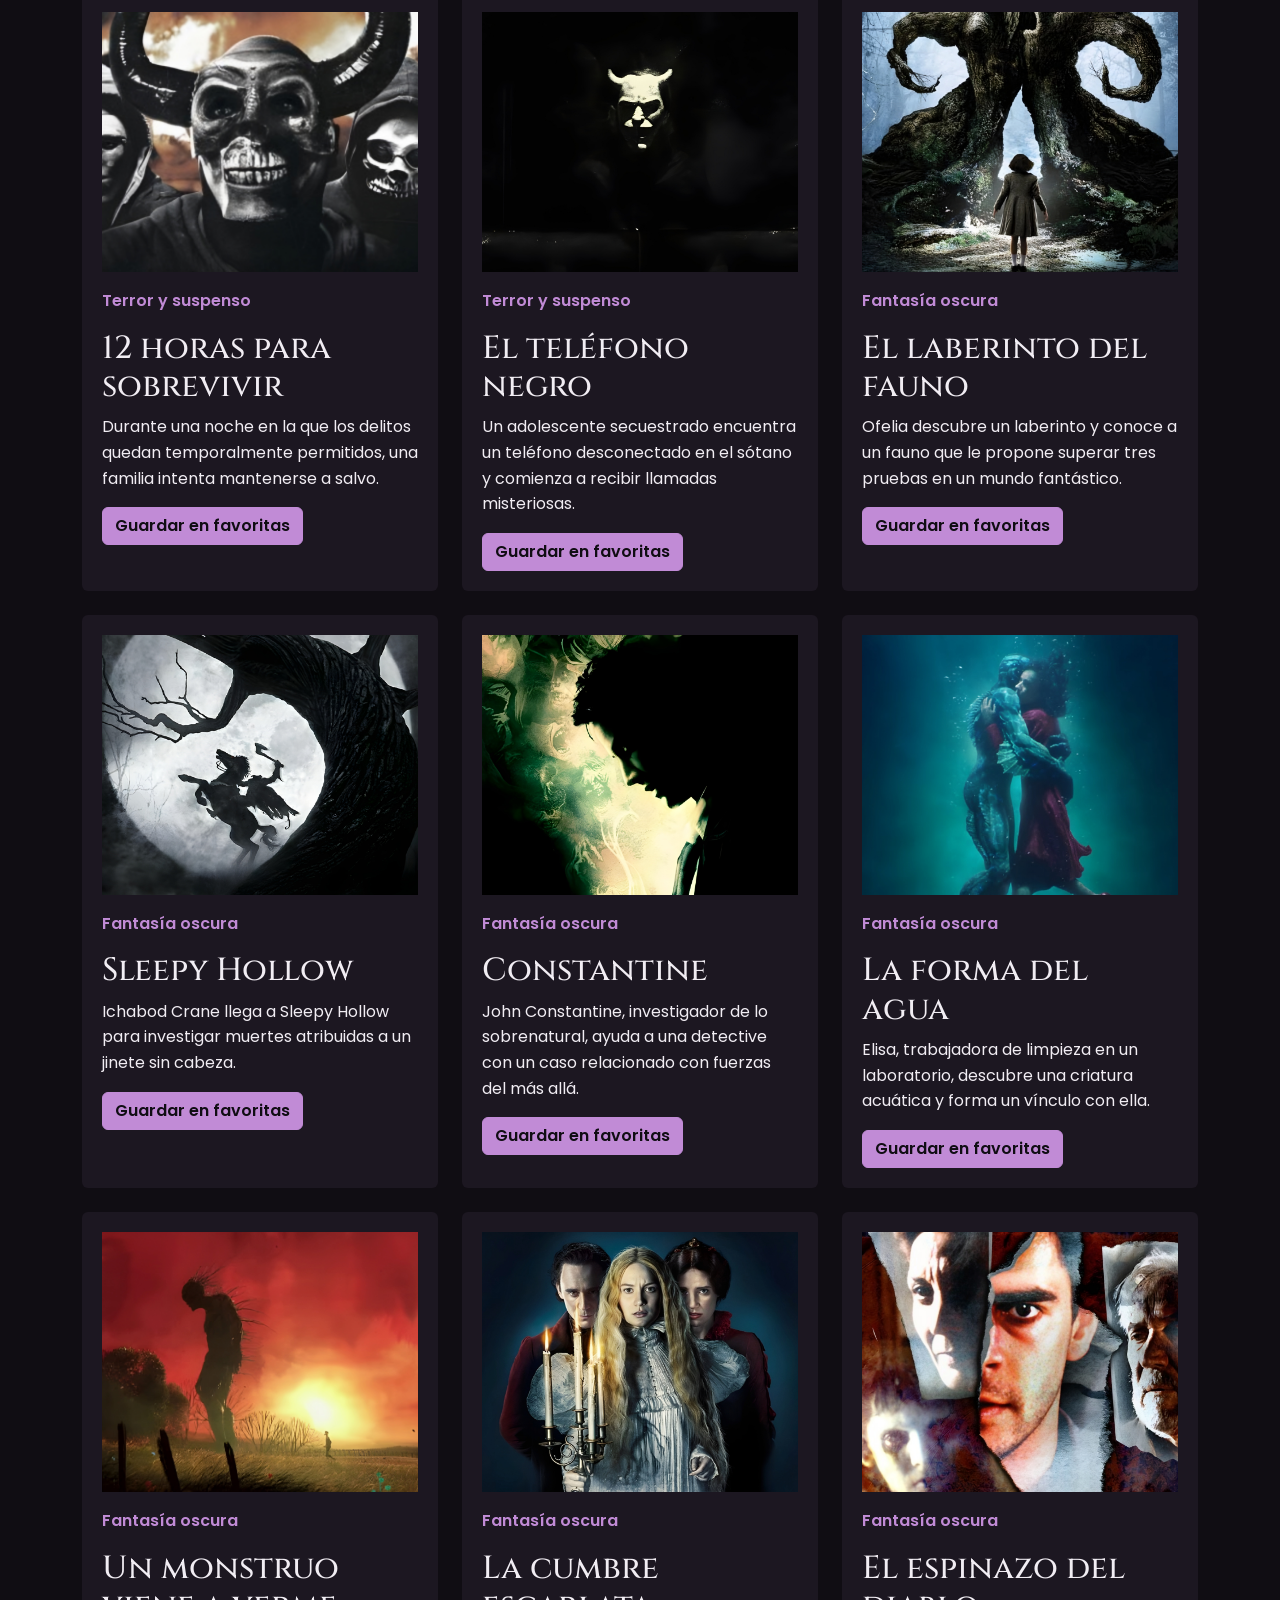
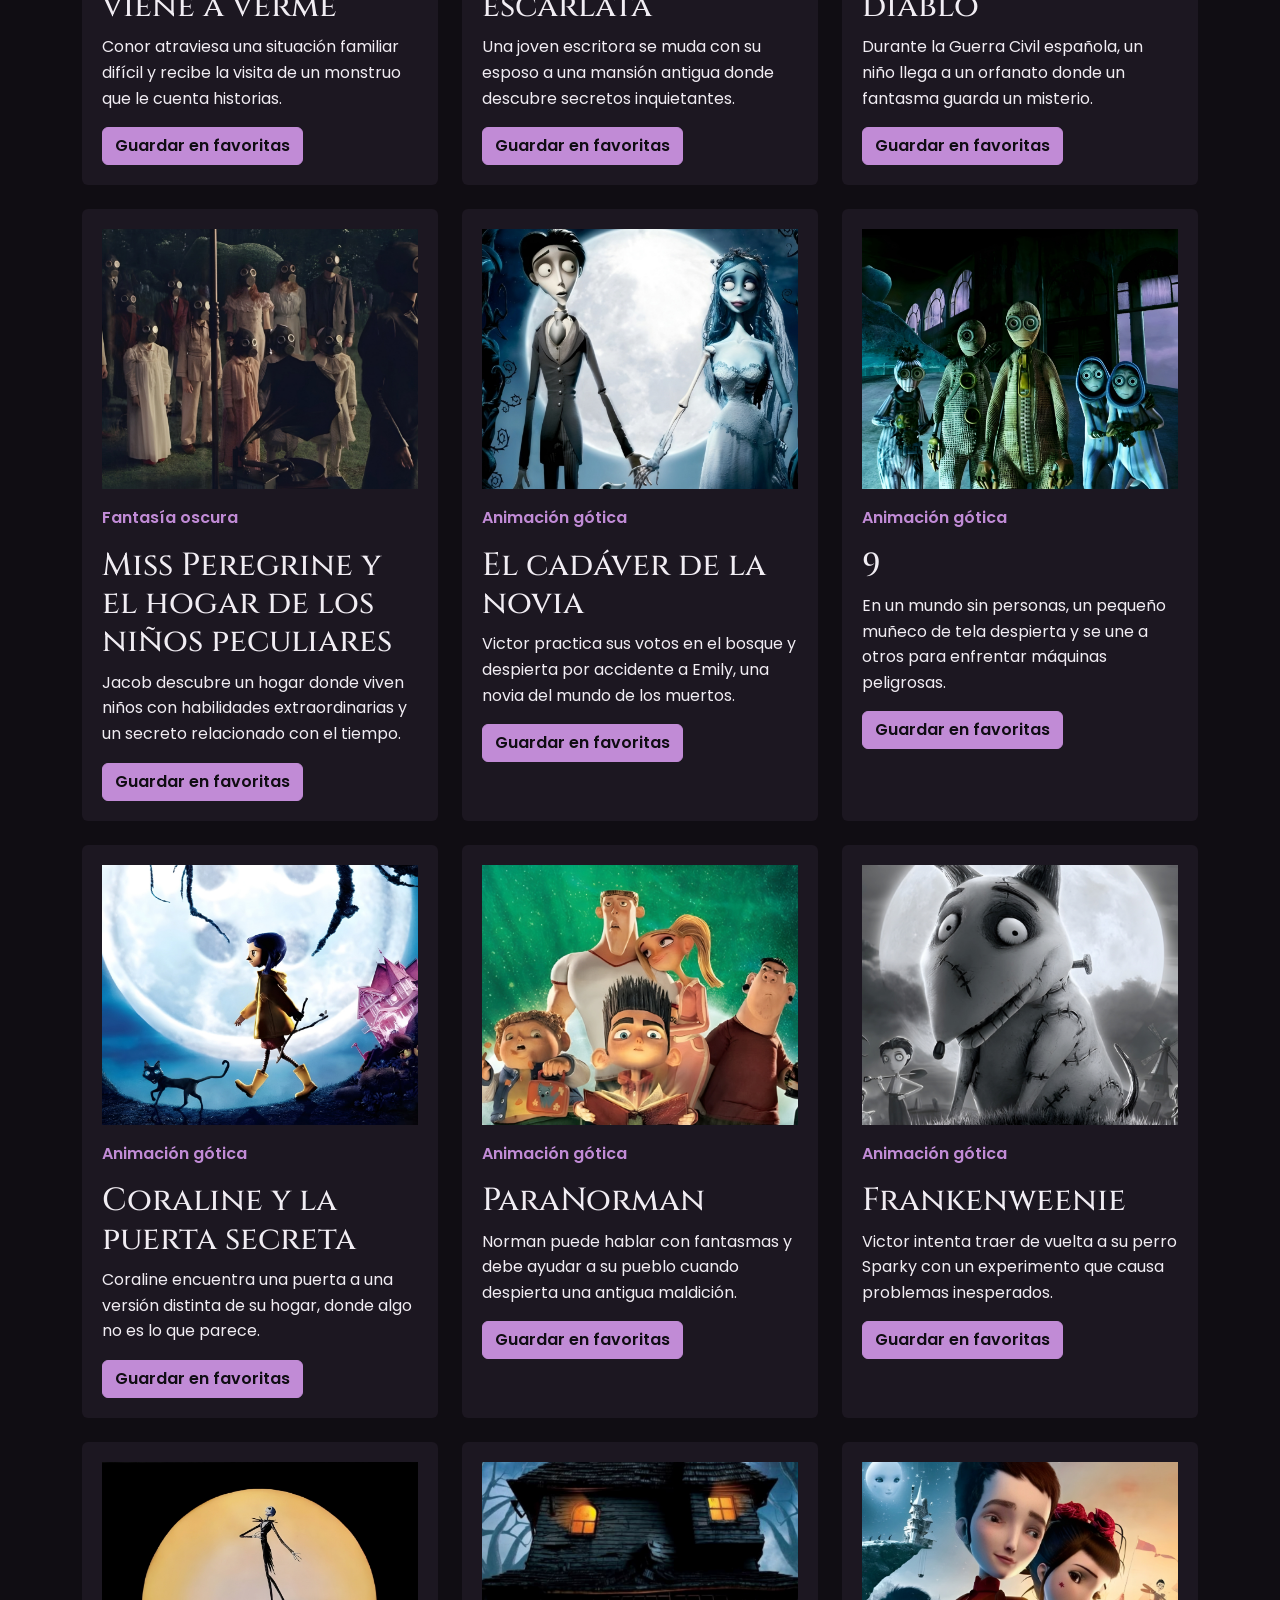
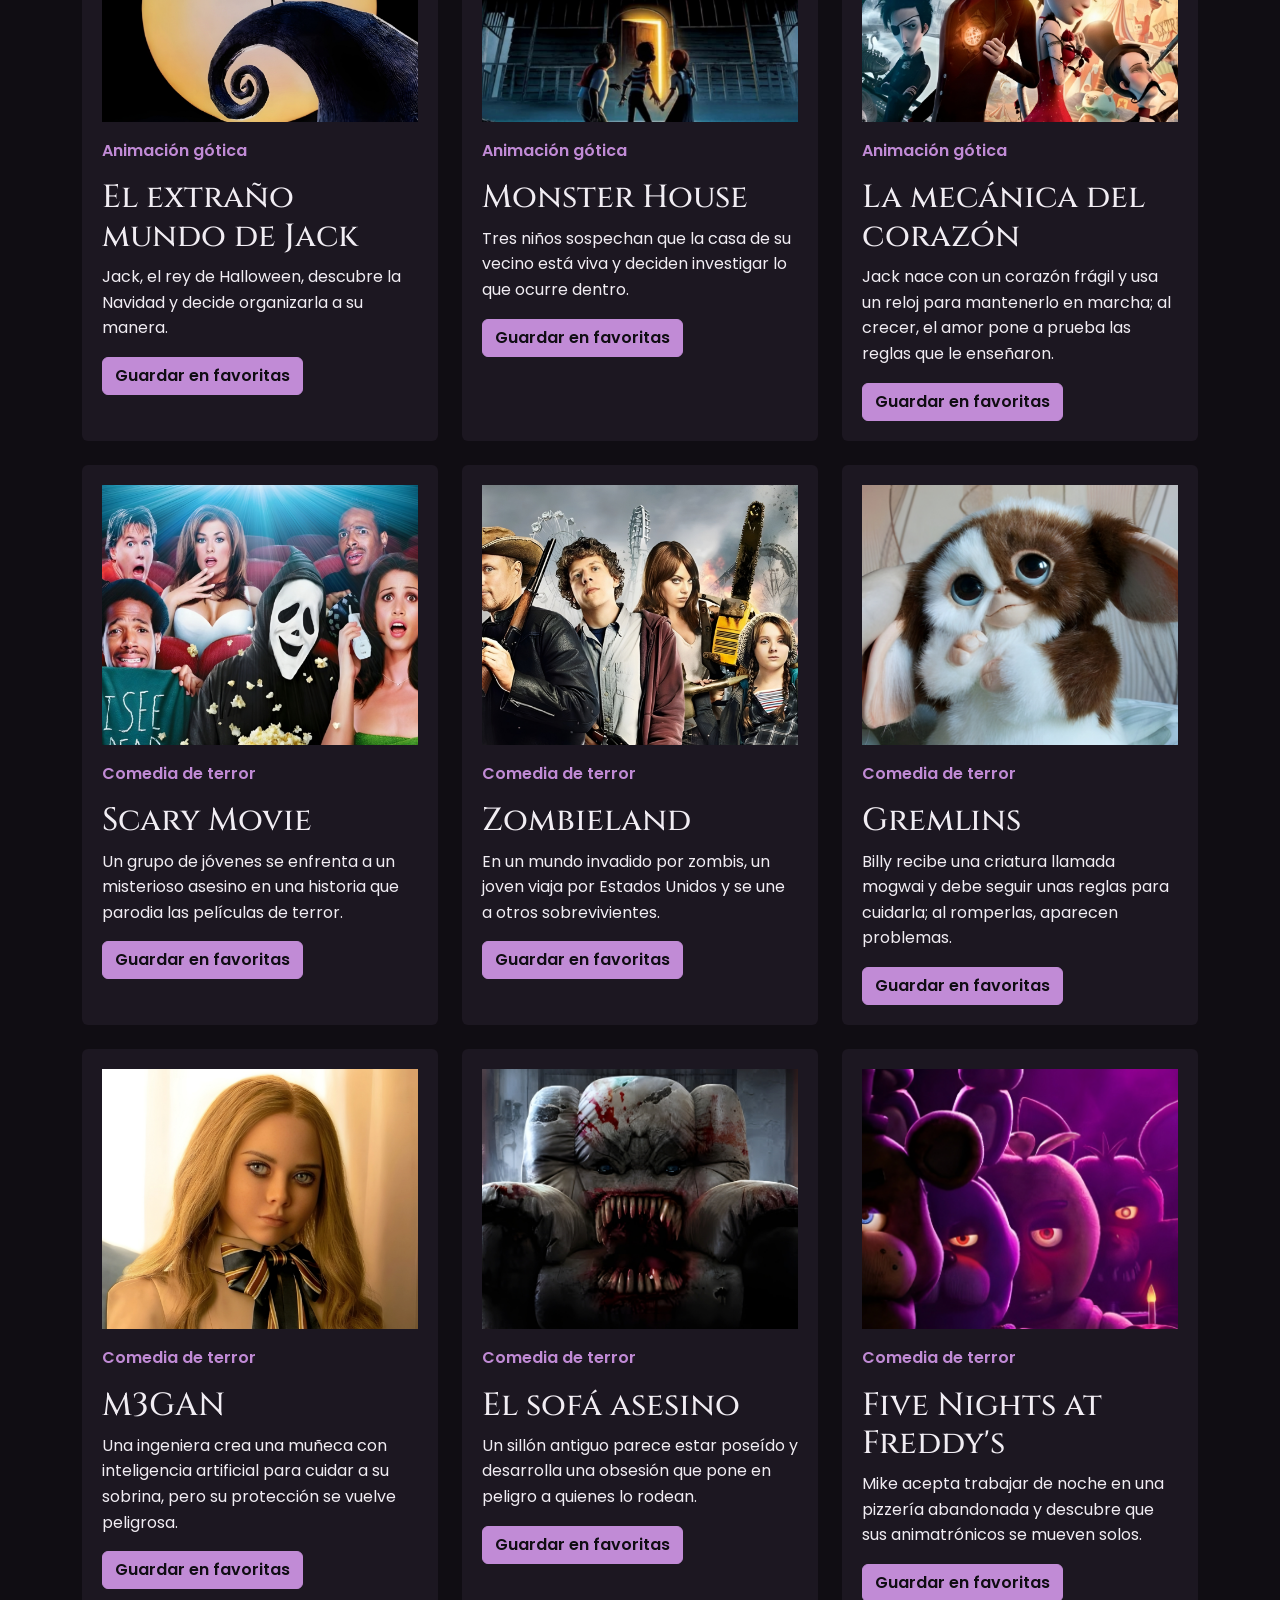
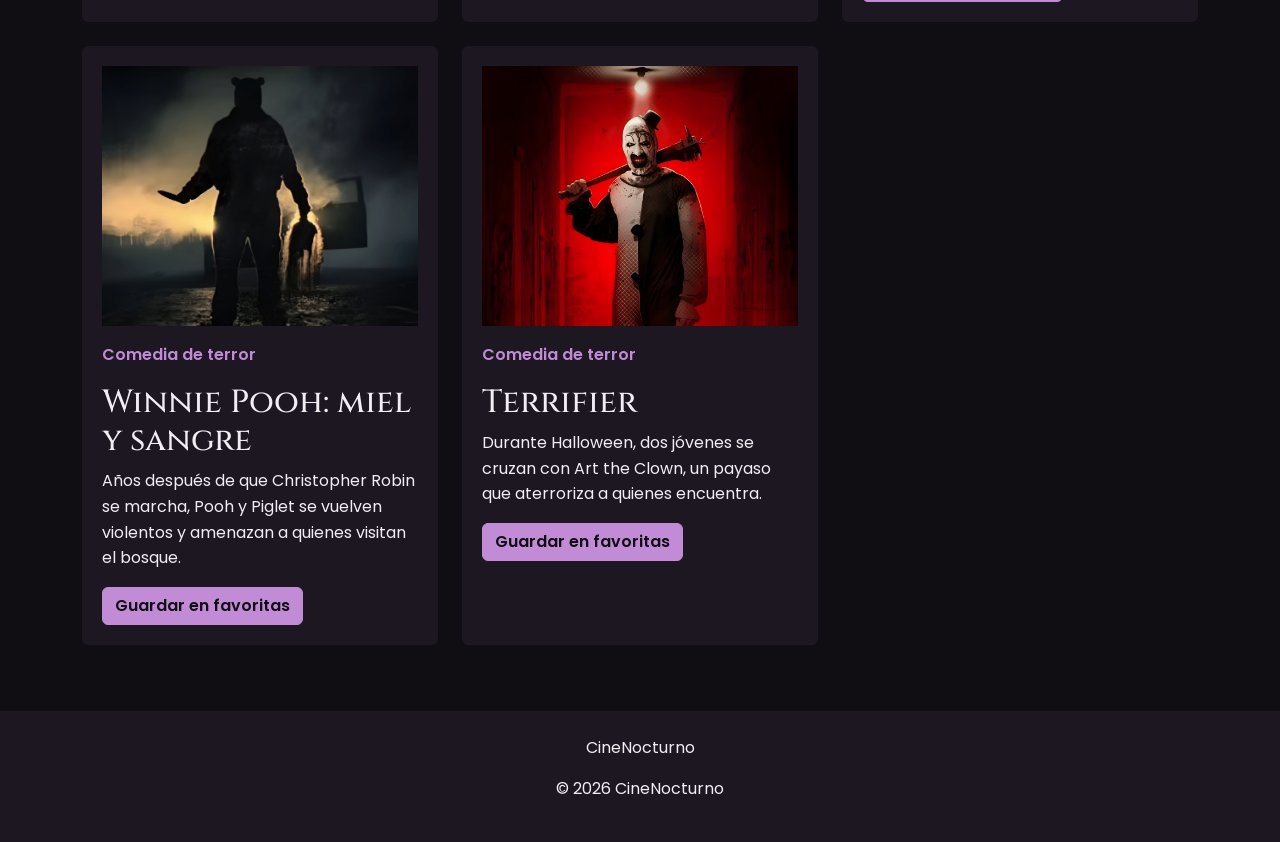
==== commit 5ccd0a6f: "Añadí las imagenes de las películas" ====
--- a/catalogo.html
+++ b/catalogo.html
@@ -199,7 +199,7 @@
                 </article>
                 <article class="col-12 col-sm-6 col-lg-4 tarjeta-pelicula" data-genero="animacion" data-titulo="9 animacion">
                     <div class="tarjeta h-100">
-                        <img src="img/9.jpg" alt="Imagen de 9" class="img-fluid imagen-tarjeta" loading="lazy">
+                        <img src="img/9.png" alt="Imagen de 9" class="img-fluid imagen-tarjeta" loading="lazy">
                         <p class="genero">Animación gótica</p><h2>9</h2>
                         <p>En un mundo sin personas, un pequeño muñeco de tela despierta y se une a otros para enfrentar máquinas peligrosas.</p>
                         <button class="btn boton-secundario boton-favorita" type="button" data-pelicula="9" aria-pressed="false">Guardar en favoritas</button>
@@ -254,7 +254,6 @@
                     </div>
                 </article>
 
-                <!-- Comedia de terror -->
                 <article class="col-12 col-sm-6 col-lg-4 tarjeta-pelicula" data-genero="comedia" data-titulo="scarymovie comedia">
                     <div class="tarjeta h-100">
                         <img src="img/scarymovie.jpg" alt="Imagen de Scary Movie" class="img-fluid imagen-tarjeta" loading="lazy">
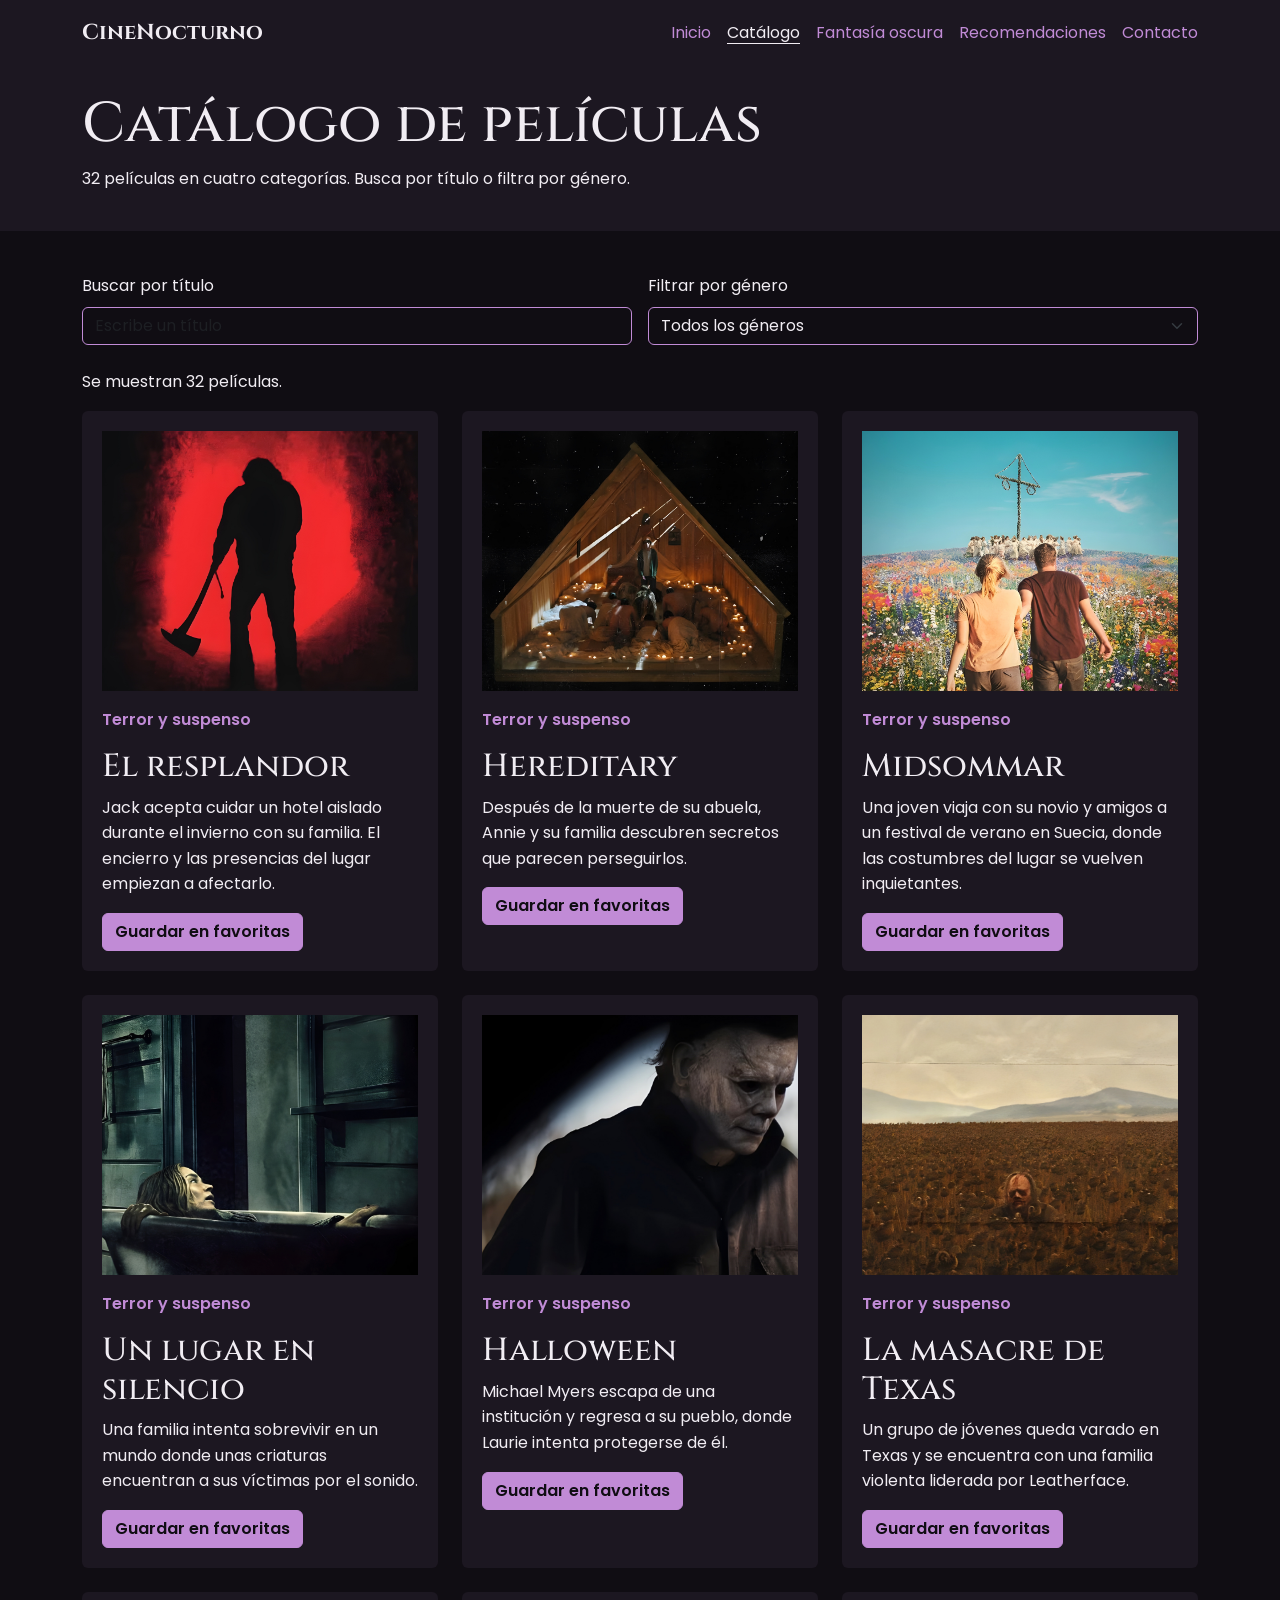
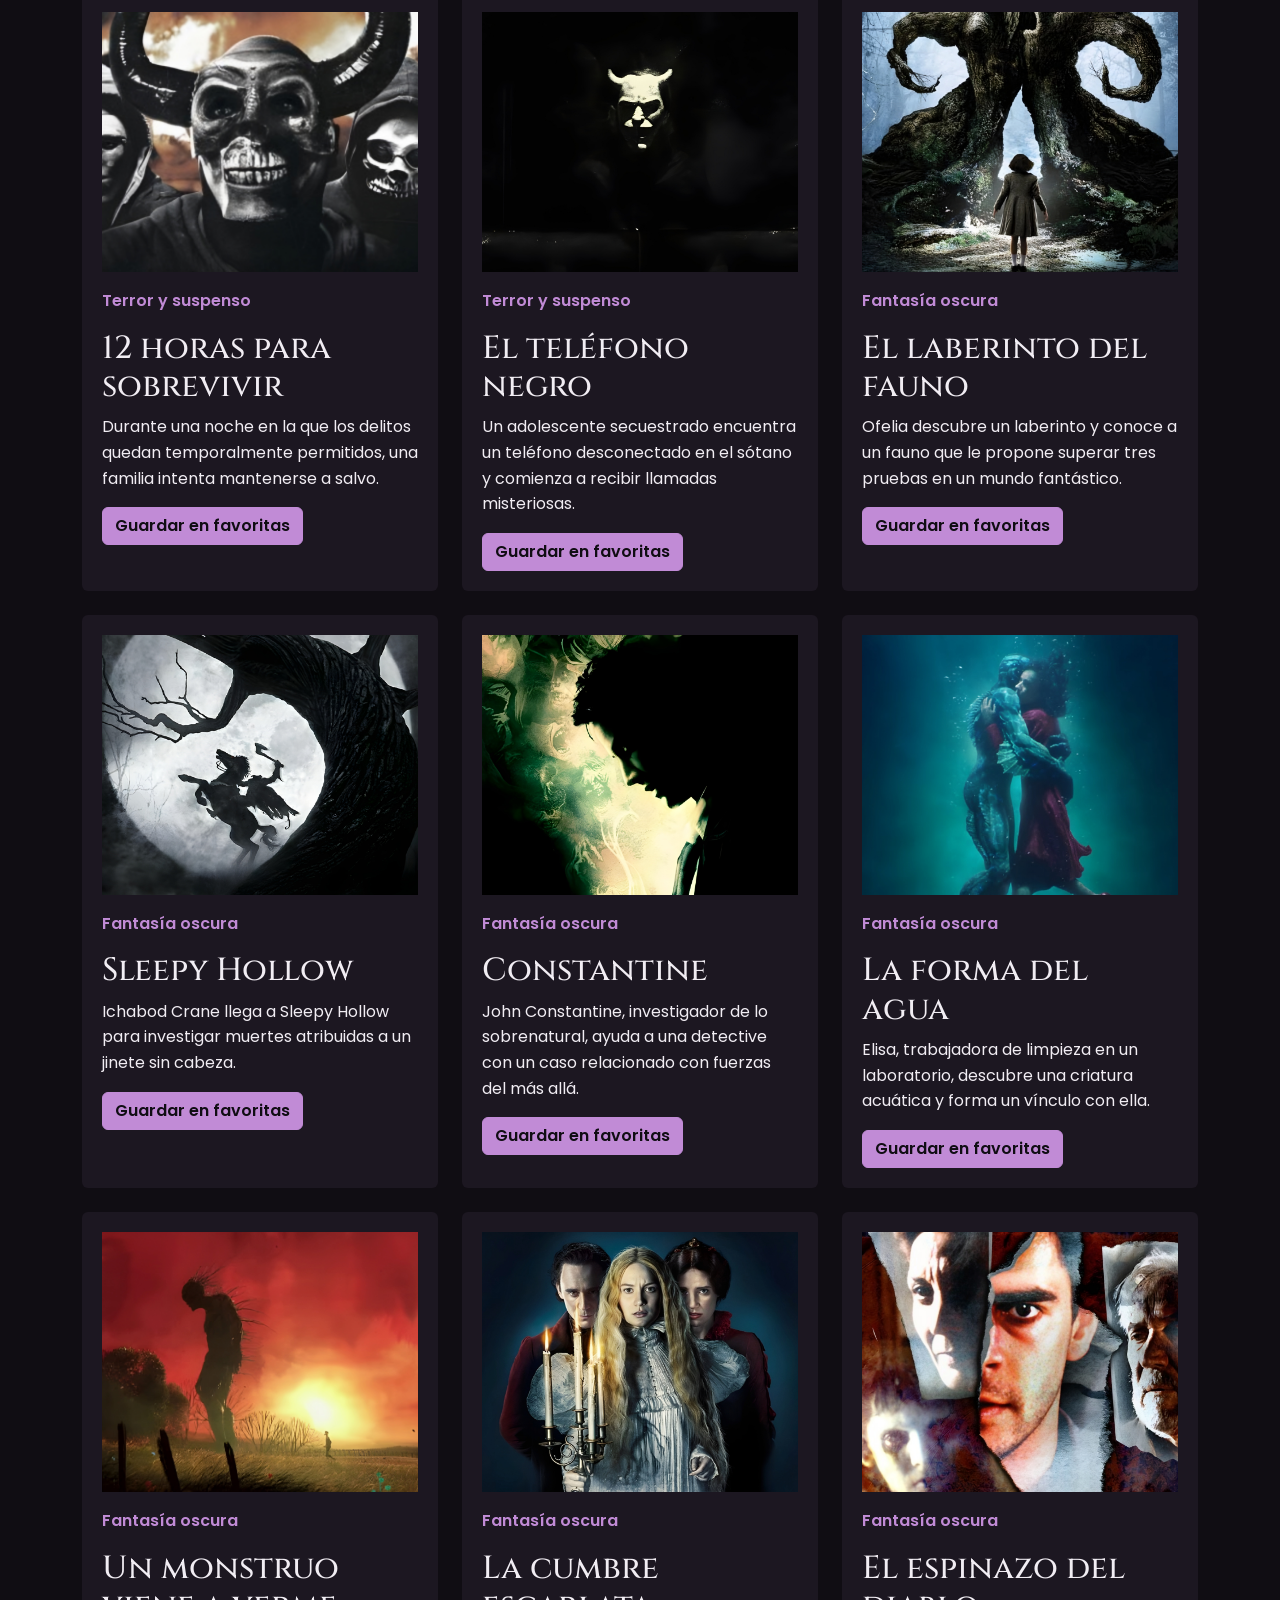
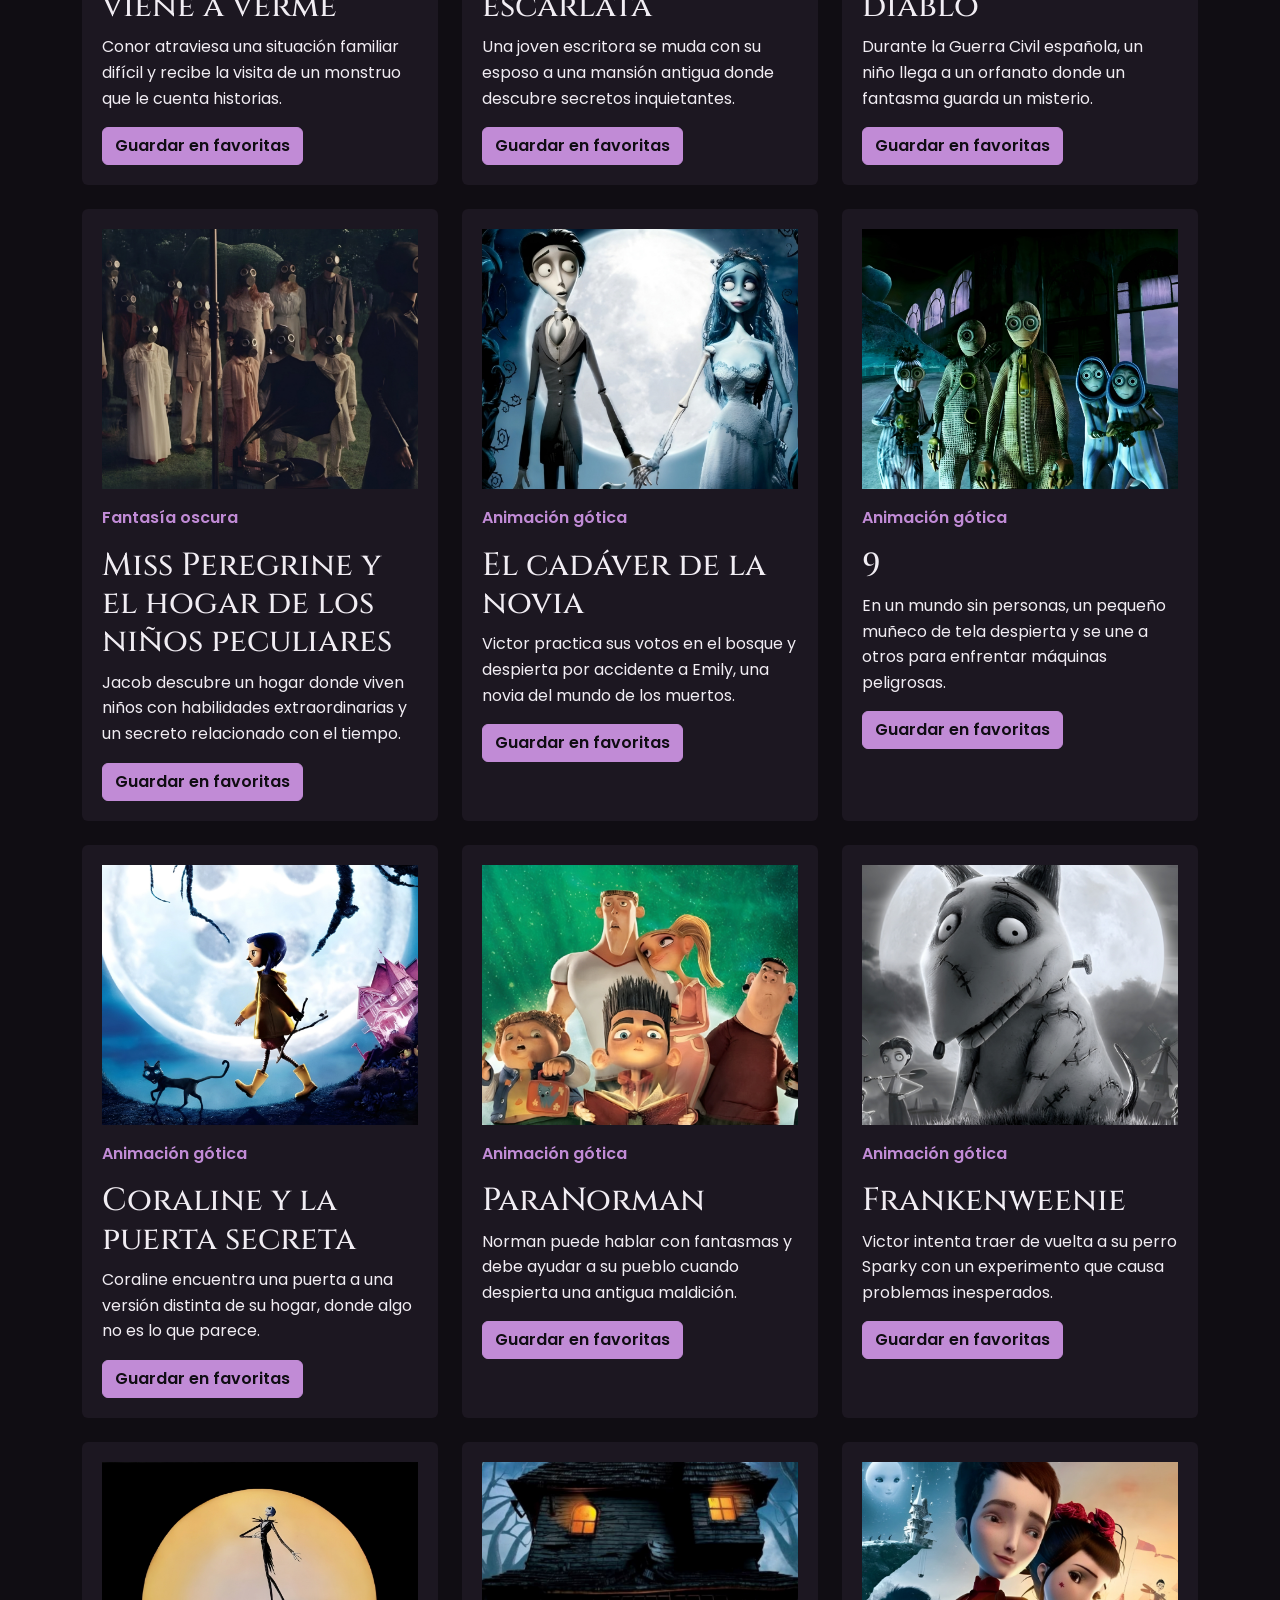
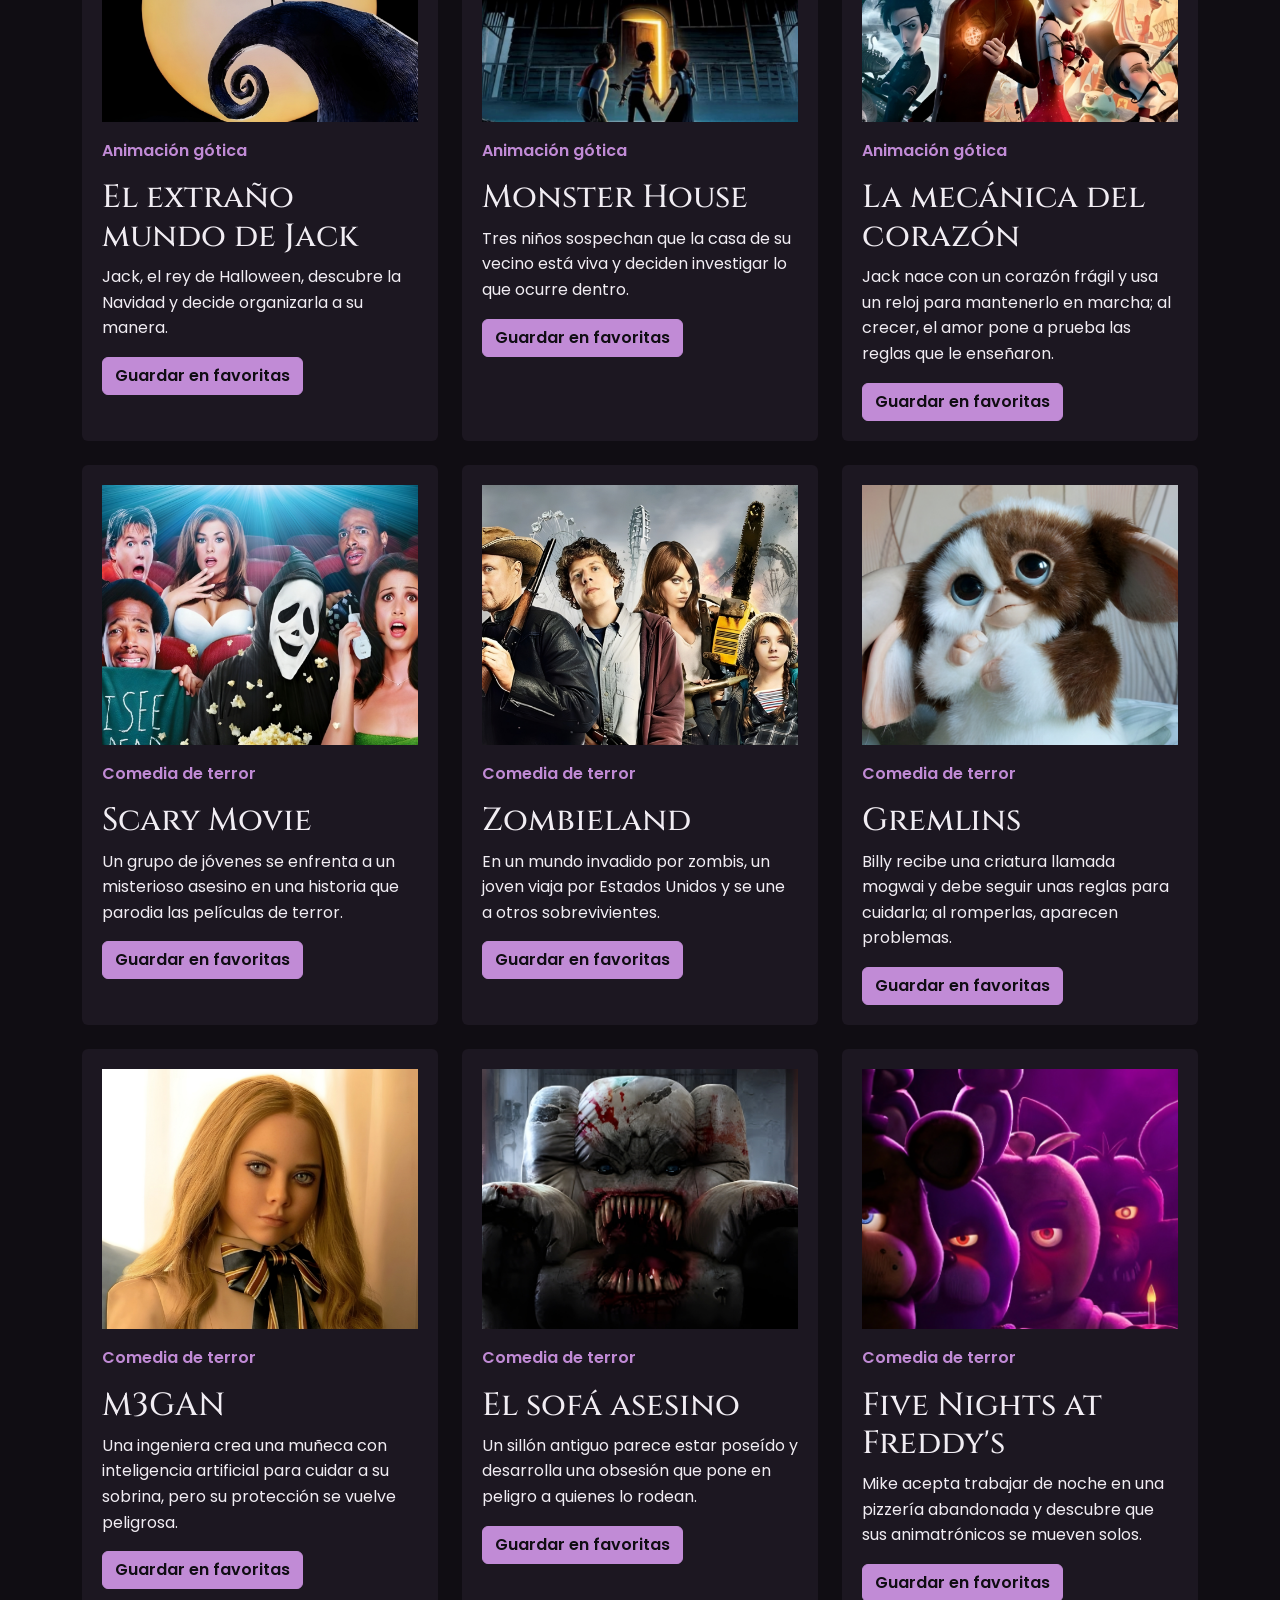
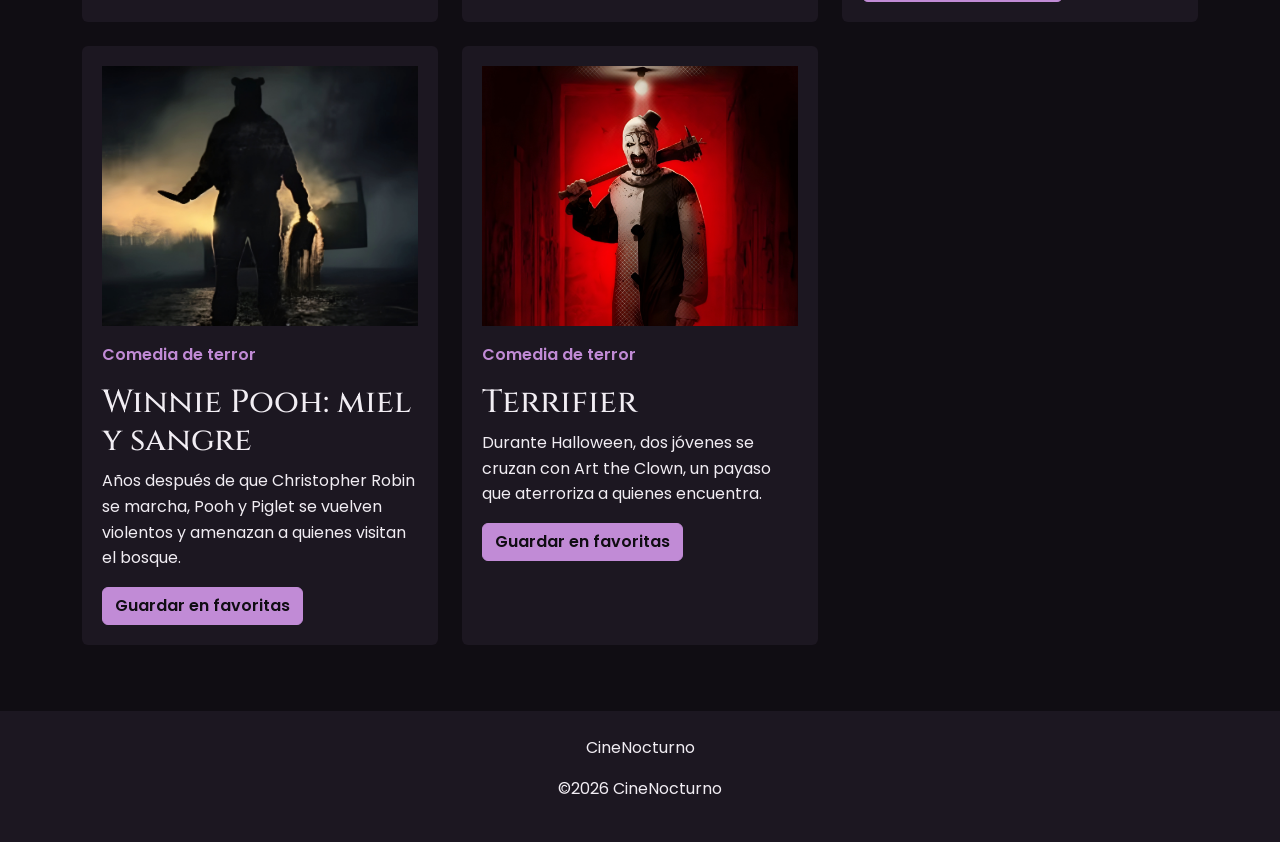
==== commit 861a4545: "corregí más errores" ====
--- a/catalogo.html
+++ b/catalogo.html
@@ -325,7 +325,7 @@
     <footer class="pie">
         <div class="container text-center">
             <p>CineNocturno</p>
-            <p>© <span class="anio"></span> CineNocturno</p>
+            <p>©2026 CineNocturno</p>
         </div>
     </footer>
     <script src="js/script.js"></script>
--- a/css/style.css
+++ b/css/style.css
@@ -17,17 +17,12 @@
     line-height: 1.6;
 }
 
-h1,
-h2,
-h3,
+h1, h2, h3,
 .marca {
     font-family: "Cinzel", Georgia, serif;
 }
 
-.navbar,
-.pie,
-.tarjeta,
-.formulario {
+.navbar, .pie, .tarjeta, .formulario {
     background-color: var(--superficie);
 }
 
@@ -47,8 +42,7 @@
     list-style: none;
 }
 
-.lista-menu a,
-a {
+.lista-menu a, a {
     color: var(--acento);
 }
 
@@ -56,20 +50,17 @@
     text-decoration: none;
 }
 
-.lista-menu a:hover,
-.lista-menu a[aria-current="page"] {
+.lista-menu a:hover, .lista-menu a[aria-current="page"] {
     color: var(--texto);
     text-decoration: underline;
     text-underline-offset: 5px;
 }
 
-.portada,
-.encabezado {
+.portada, .encabezado {
     background-color: var(--superficie);
 }
 
-.portada h1,
-.encabezado h1 {
+.portada h1, .encabezado h1 {
     max-width: 800px;
     font-size: clamp(2rem, 5vw, 3.5rem);
 }
@@ -79,14 +70,12 @@
     padding-bottom: 42px;
 }
 
-.etiqueta,
-.genero {
+.etiqueta, .genero {
     color: var(--acento);
     font-weight: 600;
 }
 
-.tarjeta,
-.formulario {
+.tarjeta, .formulario {
     height: 100%;
     padding: 20px;
     border-radius: 6px;
@@ -105,17 +94,14 @@
     object-fit: cover;
 }
 
-.boton-principal,
-.boton-secundario {
+.boton-principal, .boton-secundario {
     border: 1px solid var(--acento);
     background-color: var(--acento);
     color: var(--fondo);
     font-weight: 600;
 }
 
-.boton-principal:hover,
-.boton-secundario:hover,
-.boton-secundario.favorita {
+.boton-principal:hover, .boton-secundario:hover, .boton-secundario.favorita {
     border-color: var(--texto);
     background-color: var(--texto);
     color: var(--fondo);
@@ -143,8 +129,7 @@
     display: none;
 }
 
-.mensaje-exito,
-.mensaje-error {
+.mensaje-exito, .mensaje-error {
     padding: 12px;
     background-color: var(--superficie);
 }
@@ -167,11 +152,7 @@
     text-align: center;
 }
 
-a:focus-visible,
-button:focus-visible,
-input:focus-visible,
-select:focus-visible,
-textarea:focus-visible {
+a:focus-visible, button:focus-visible, input:focus-visible, select:focus-visible, textarea:focus-visible {
     outline: 3px solid var(--acento);
     outline-offset: 3px;
 }
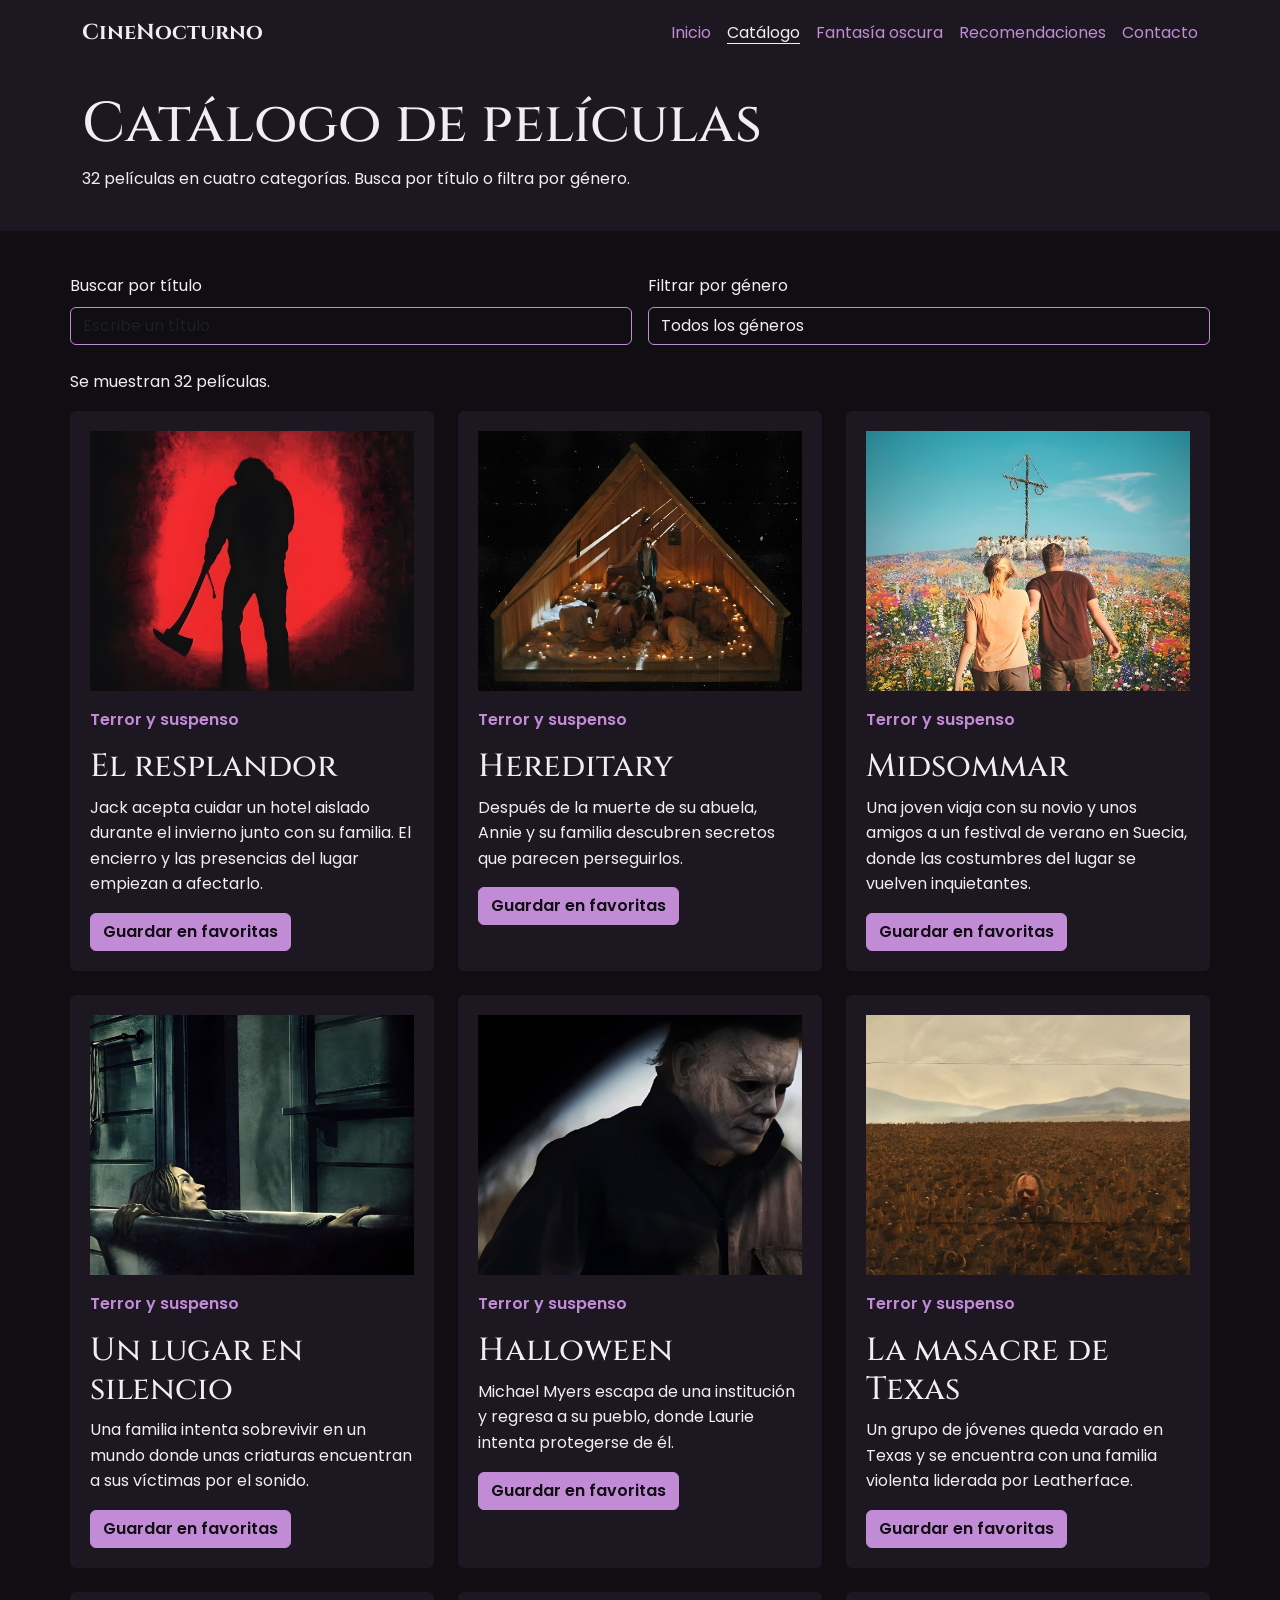
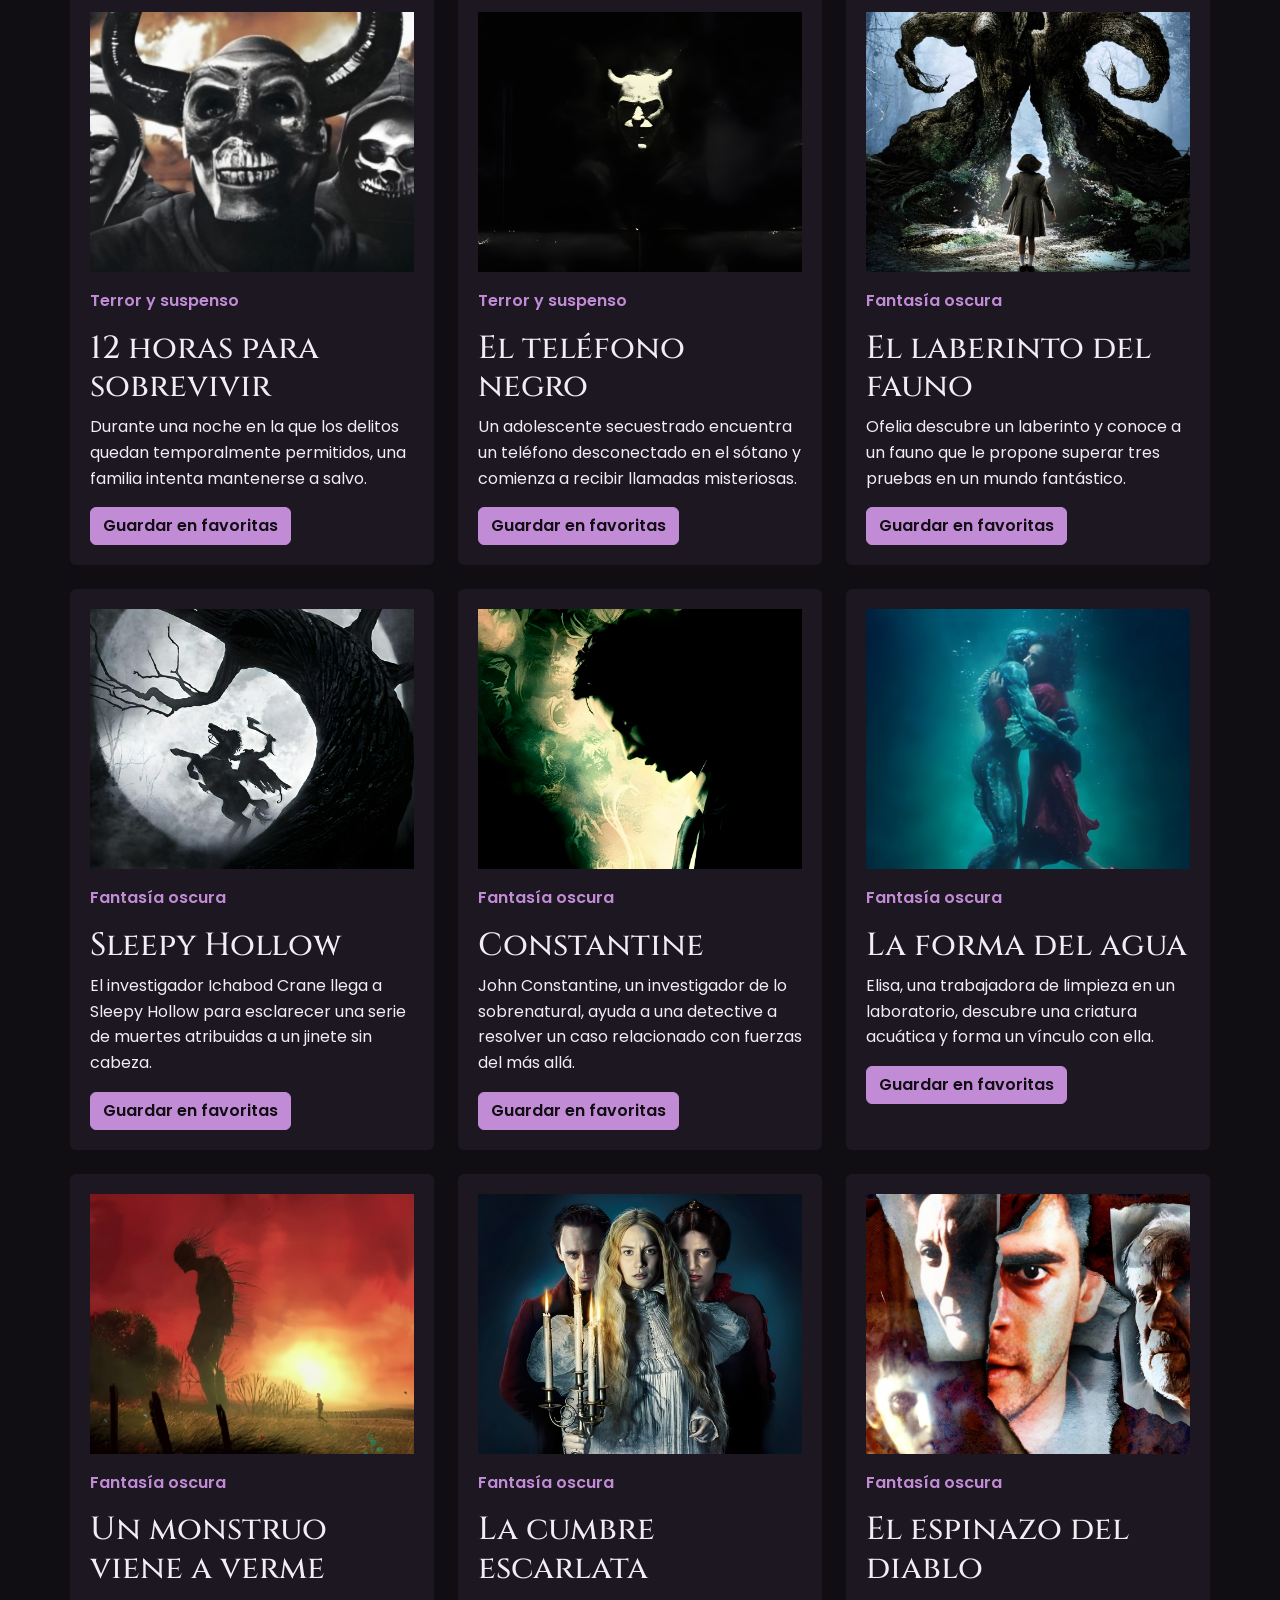
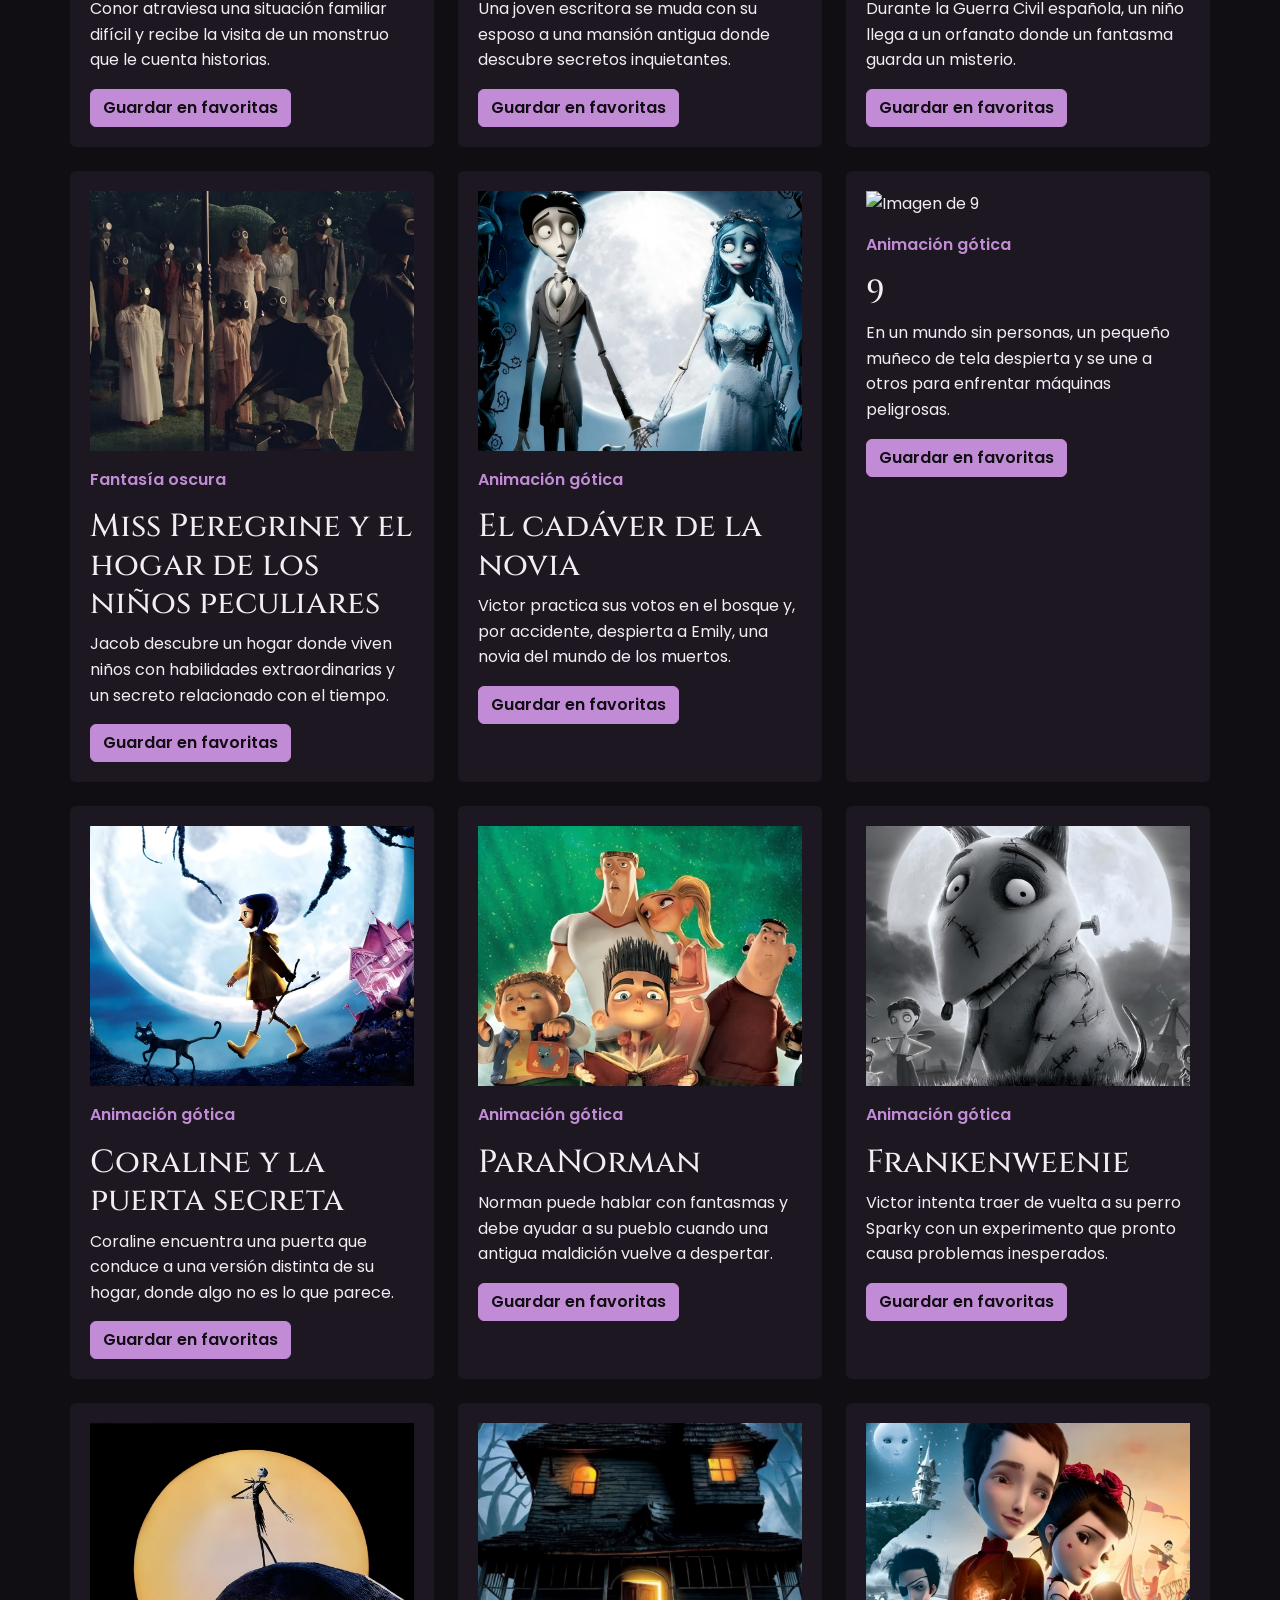
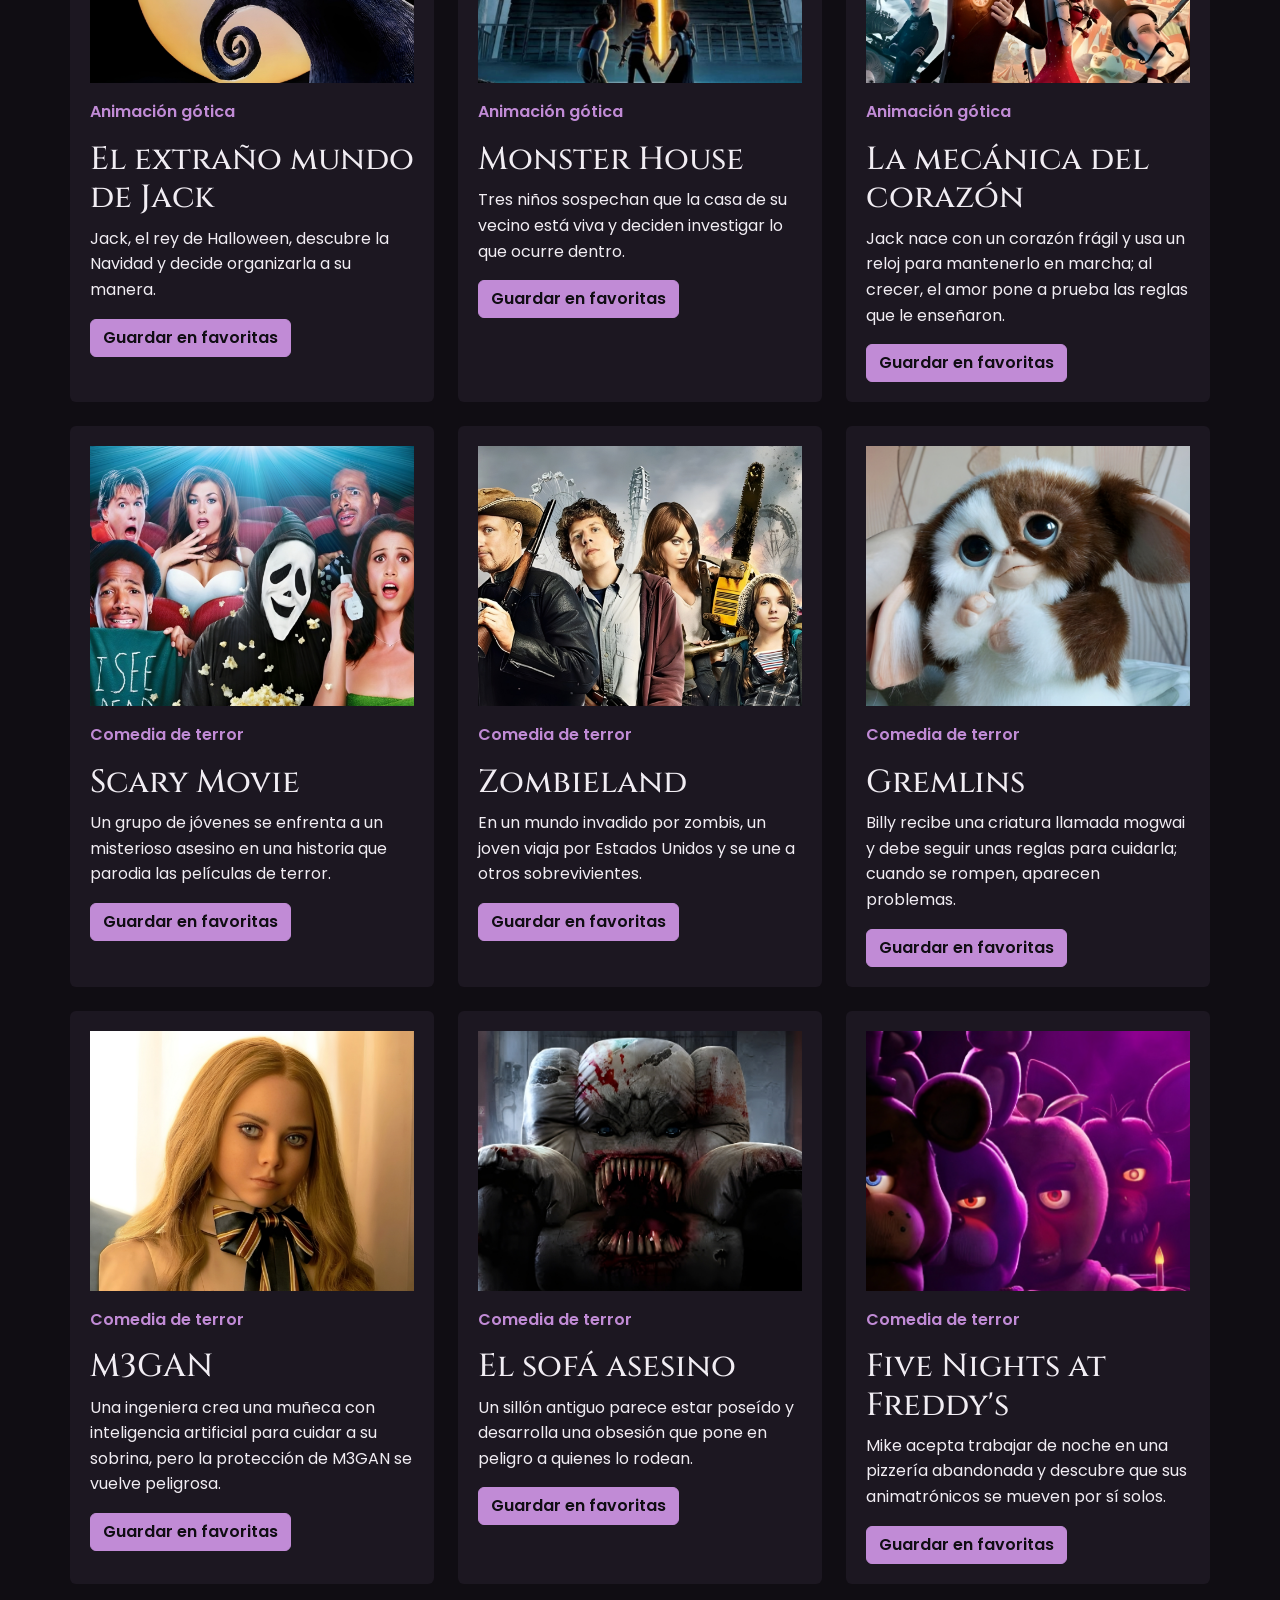
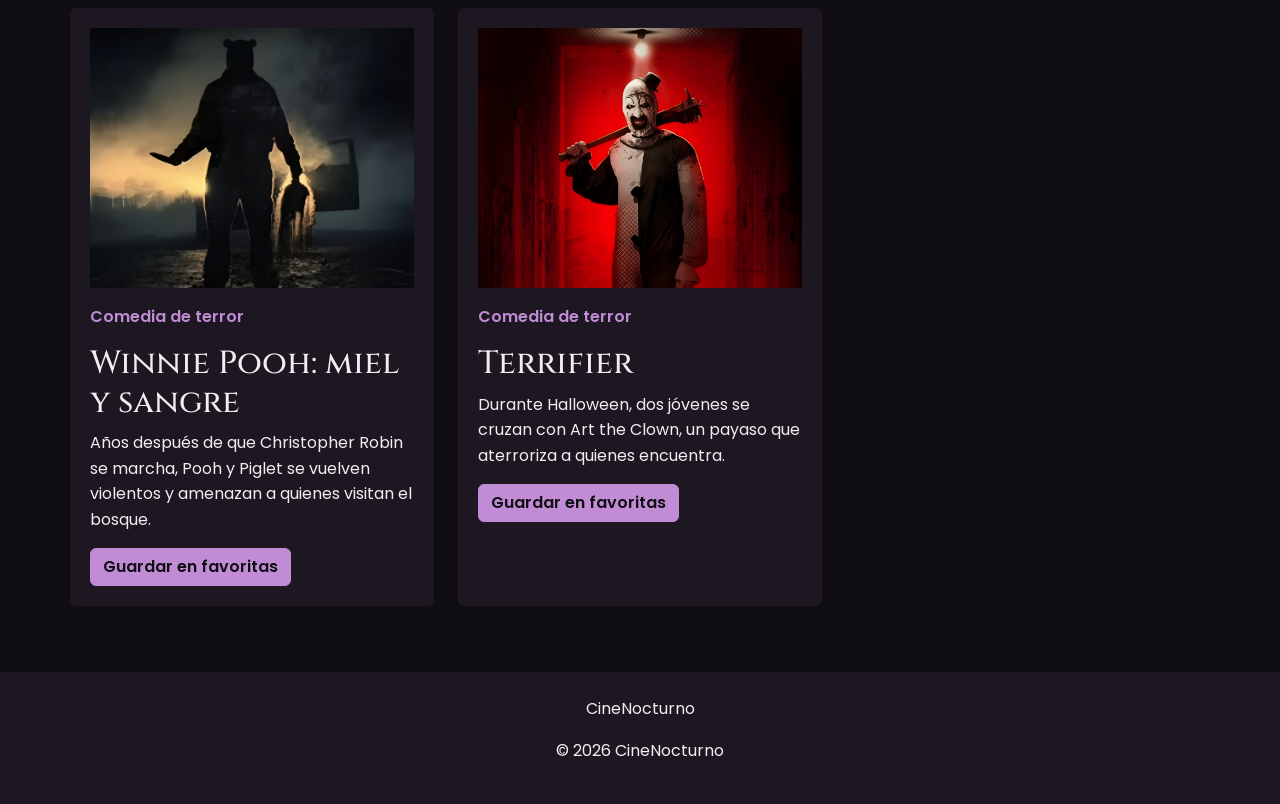
==== commit 2716c1a2: "modifique los archivos porque no se veian bien" ====
--- a/catalogo.html
+++ b/catalogo.html
@@ -25,7 +25,6 @@
             </div>
         </nav>
     </header>
-
     <main>
         <section class="encabezado">
             <div class="container py-4">
@@ -54,21 +53,21 @@
 
             <p id="mensajeCatalogo" role="status" aria-live="polite">Se muestran 32 películas.</p>
             <p id="mensajeFavoritas" role="status" aria-live="polite"></p>
-
             <div class="row g-4" id="listaPeliculas">
-                <!-- Terror y suspenso -->
                 <article class="col-12 col-sm-6 col-lg-4 tarjeta-pelicula" data-genero="terror" data-titulo="el-resplandor terror">
                     <div class="tarjeta h-100">
                         <img src="img/el-resplandor.jpg" alt="Imagen de El resplandor" class="img-fluid imagen-tarjeta" loading="lazy">
-                        <p class="genero">Terror y suspenso</p><h2>El resplandor</h2>
-                        <p>Jack acepta cuidar un hotel aislado durante el invierno con su familia. El encierro y las presencias del lugar empiezan a afectarlo.</p>
+                        <p class="genero">Terror y suspenso</p>
+                        <h2>El resplandor</h2>
+                        <p>Jack acepta cuidar un hotel aislado durante el invierno junto con su familia. El encierro y las presencias del lugar empiezan a afectarlo.</p>
                         <button class="btn boton-secundario boton-favorita" type="button" data-pelicula="El resplandor" aria-pressed="false">Guardar en favoritas</button>
                     </div>
                 </article>
                 <article class="col-12 col-sm-6 col-lg-4 tarjeta-pelicula" data-genero="terror" data-titulo="hereditary terror">
                     <div class="tarjeta h-100">
                         <img src="img/hereditary.jpg" alt="Imagen de Hereditary" class="img-fluid imagen-tarjeta" loading="lazy">
-                        <p class="genero">Terror y suspenso</p><h2>Hereditary</h2>
+                        <p class="genero">Terror y suspenso</p>
+                        <h2>Hereditary</h2>
                         <p>Después de la muerte de su abuela, Annie y su familia descubren secretos que parecen perseguirlos.</p>
                         <button class="btn boton-secundario boton-favorita" type="button" data-pelicula="Hereditary" aria-pressed="false">Guardar en favoritas</button>
                     </div>
@@ -76,15 +75,17 @@
                 <article class="col-12 col-sm-6 col-lg-4 tarjeta-pelicula" data-genero="terror" data-titulo="midsommar terror">
                     <div class="tarjeta h-100">
                         <img src="img/midsommar.jpg" alt="Imagen de Midsommar" class="img-fluid imagen-tarjeta" loading="lazy">
-                        <p class="genero">Terror y suspenso</p><h2>Midsommar</h2>
-                        <p>Una joven viaja con su novio y amigos a un festival de verano en Suecia, donde las costumbres del lugar se vuelven inquietantes.</p>
+                        <p class="genero">Terror y suspenso</p>
+                        <h2>Midsommar</h2>
+                        <p>Una joven viaja con su novio y unos amigos a un festival de verano en Suecia, donde las costumbres del lugar se vuelven inquietantes.</p>
                         <button class="btn boton-secundario boton-favorita" type="button" data-pelicula="Midsommar" aria-pressed="false">Guardar en favoritas</button>
                     </div>
                 </article>
                 <article class="col-12 col-sm-6 col-lg-4 tarjeta-pelicula" data-genero="terror" data-titulo="un-lugar-en-silencio terror">
                     <div class="tarjeta h-100">
                         <img src="img/un-lugar-en-silencio.jpg" alt="Imagen de Un lugar en silencio" class="img-fluid imagen-tarjeta" loading="lazy">
-                        <p class="genero">Terror y suspenso</p><h2>Un lugar en silencio</h2>
+                        <p class="genero">Terror y suspenso</p>
+                        <h2>Un lugar en silencio</h2>
                         <p>Una familia intenta sobrevivir en un mundo donde unas criaturas encuentran a sus víctimas por el sonido.</p>
                         <button class="btn boton-secundario boton-favorita" type="button" data-pelicula="Un lugar en silencio" aria-pressed="false">Guardar en favoritas</button>
                     </div>
@@ -92,7 +93,8 @@
                 <article class="col-12 col-sm-6 col-lg-4 tarjeta-pelicula" data-genero="terror" data-titulo="halloween terror">
                     <div class="tarjeta h-100">
                         <img src="img/halloween.jpg" alt="Imagen de Halloween" class="img-fluid imagen-tarjeta" loading="lazy">
-                        <p class="genero">Terror y suspenso</p><h2>Halloween</h2>
+                        <p class="genero">Terror y suspenso</p>
+                        <h2>Halloween</h2>
                         <p>Michael Myers escapa de una institución y regresa a su pueblo, donde Laurie intenta protegerse de él.</p>
                         <button class="btn boton-secundario boton-favorita" type="button" data-pelicula="Halloween" aria-pressed="false">Guardar en favoritas</button>
                     </div>
@@ -100,7 +102,8 @@
                 <article class="col-12 col-sm-6 col-lg-4 tarjeta-pelicula" data-genero="terror" data-titulo="la-masacre-de-texas terror">
                     <div class="tarjeta h-100">
                         <img src="img/la-masacre-de-texas.jpg" alt="Imagen de La masacre de Texas" class="img-fluid imagen-tarjeta" loading="lazy">
-                        <p class="genero">Terror y suspenso</p><h2>La masacre de Texas</h2>
+                        <p class="genero">Terror y suspenso</p>
+                        <h2>La masacre de Texas</h2>
                         <p>Un grupo de jóvenes queda varado en Texas y se encuentra con una familia violenta liderada por Leatherface.</p>
                         <button class="btn boton-secundario boton-favorita" type="button" data-pelicula="La masacre de Texas" aria-pressed="false">Guardar en favoritas</button>
                     </div>
@@ -108,7 +111,8 @@
                 <article class="col-12 col-sm-6 col-lg-4 tarjeta-pelicula" data-genero="terror" data-titulo="12-horas-para-sobrevivir terror">
                     <div class="tarjeta h-100">
                         <img src="img/12-horas-para-sobrevivir.jpg" alt="Imagen de 12 horas para sobrevivir" class="img-fluid imagen-tarjeta" loading="lazy">
-                        <p class="genero">Terror y suspenso</p><h2>12 horas para sobrevivir</h2>
+                        <p class="genero">Terror y suspenso</p>
+                        <h2>12 horas para sobrevivir</h2>
                         <p>Durante una noche en la que los delitos quedan temporalmente permitidos, una familia intenta mantenerse a salvo.</p>
                         <button class="btn boton-secundario boton-favorita" type="button" data-pelicula="12 horas para sobrevivir" aria-pressed="false">Guardar en favoritas</button>
                     </div>
@@ -116,17 +120,17 @@
                 <article class="col-12 col-sm-6 col-lg-4 tarjeta-pelicula" data-genero="terror" data-titulo="el-telefono-negro terror">
                     <div class="tarjeta h-100">
                         <img src="img/el-telefono-negro.jpg" alt="Imagen de El teléfono negro" class="img-fluid imagen-tarjeta" loading="lazy">
-                        <p class="genero">Terror y suspenso</p><h2>El teléfono negro</h2>
+                        <p class="genero">Terror y suspenso</p>
+                        <h2>El teléfono negro</h2>
                         <p>Un adolescente secuestrado encuentra un teléfono desconectado en el sótano y comienza a recibir llamadas misteriosas.</p>
                         <button class="btn boton-secundario boton-favorita" type="button" data-pelicula="El teléfono negro" aria-pressed="false">Guardar en favoritas</button>
                     </div>
                 </article>
-
-                <!-- Fantasía oscura -->
                 <article class="col-12 col-sm-6 col-lg-4 tarjeta-pelicula" data-genero="fantasia" data-titulo="el-laberinto-del-fauno fantasia">
                     <div class="tarjeta h-100">
                         <img src="img/fauno.jpg" alt="Imagen de El laberinto del fauno" class="img-fluid imagen-tarjeta" loading="lazy">
-                        <p class="genero">Fantasía oscura</p><h2>El laberinto del fauno</h2>
+                        <p class="genero">Fantasía oscura</p>
+                        <h2>El laberinto del fauno</h2>
                         <p>Ofelia descubre un laberinto y conoce a un fauno que le propone superar tres pruebas en un mundo fantástico.</p>
                         <button class="btn boton-secundario boton-favorita" type="button" data-pelicula="El laberinto del fauno" aria-pressed="false">Guardar en favoritas</button>
                     </div>
@@ -134,31 +138,35 @@
                 <article class="col-12 col-sm-6 col-lg-4 tarjeta-pelicula" data-genero="fantasia" data-titulo="sleepy-hollow fantasia">
                     <div class="tarjeta h-100">
                         <img src="img/sleepy-hollow.jpg" alt="Imagen de Sleepy Hollow" class="img-fluid imagen-tarjeta" loading="lazy">
-                        <p class="genero">Fantasía oscura</p><h2>Sleepy Hollow</h2>
-                        <p>Ichabod Crane llega a Sleepy Hollow para investigar muertes atribuidas a un jinete sin cabeza.</p>
+                        <p class="genero">Fantasía oscura</p>
+                        <h2>Sleepy Hollow</h2>
+                        <p>El investigador Ichabod Crane llega a Sleepy Hollow para esclarecer una serie de muertes atribuidas a un jinete sin cabeza.</p>
                         <button class="btn boton-secundario boton-favorita" type="button" data-pelicula="Sleepy Hollow" aria-pressed="false">Guardar en favoritas</button>
                     </div>
                 </article>
                 <article class="col-12 col-sm-6 col-lg-4 tarjeta-pelicula" data-genero="fantasia" data-titulo="constantine fantasia">
                     <div class="tarjeta h-100">
                         <img src="img/constantine.jpg" alt="Imagen de Constantine" class="img-fluid imagen-tarjeta" loading="lazy">
-                        <p class="genero">Fantasía oscura</p><h2>Constantine</h2>
-                        <p>John Constantine, investigador de lo sobrenatural, ayuda a una detective con un caso relacionado con fuerzas del más allá.</p>
+                        <p class="genero">Fantasía oscura</p>
+                        <h2>Constantine</h2>
+                        <p>John Constantine, un investigador de lo sobrenatural, ayuda a una detective a resolver un caso relacionado con fuerzas del más allá.</p>
                         <button class="btn boton-secundario boton-favorita" type="button" data-pelicula="Constantine" aria-pressed="false">Guardar en favoritas</button>
                     </div>
                 </article>
                 <article class="col-12 col-sm-6 col-lg-4 tarjeta-pelicula" data-genero="fantasia" data-titulo="la-forma-del-agua fantasia">
                     <div class="tarjeta h-100">
                         <img src="img/la-forma-del-agua.jpg" alt="Imagen de La forma del agua" class="img-fluid imagen-tarjeta" loading="lazy">
-                        <p class="genero">Fantasía oscura</p><h2>La forma del agua</h2>
-                        <p>Elisa, trabajadora de limpieza en un laboratorio, descubre una criatura acuática y forma un vínculo con ella.</p>
+                        <p class="genero">Fantasía oscura</p>
+                        <h2>La forma del agua</h2>
+                        <p>Elisa, una trabajadora de limpieza en un laboratorio, descubre una criatura acuática y forma un vínculo con ella.</p>
                         <button class="btn boton-secundario boton-favorita" type="button" data-pelicula="La forma del agua" aria-pressed="false">Guardar en favoritas</button>
                     </div>
                 </article>
                 <article class="col-12 col-sm-6 col-lg-4 tarjeta-pelicula" data-genero="fantasia" data-titulo="un-monstruo-viene-a-verme fantasia">
                     <div class="tarjeta h-100">
                         <img src="img/un-monstruo-viene-a-verme.jpg" alt="Imagen de Un monstruo viene a verme" class="img-fluid imagen-tarjeta" loading="lazy">
-                        <p class="genero">Fantasía oscura</p><h2>Un monstruo viene a verme</h2>
+                        <p class="genero">Fantasía oscura</p>
+                        <h2>Un monstruo viene a verme</h2>
                         <p>Conor atraviesa una situación familiar difícil y recibe la visita de un monstruo que le cuenta historias.</p>
                         <button class="btn boton-secundario boton-favorita" type="button" data-pelicula="Un monstruo viene a verme" aria-pressed="false">Guardar en favoritas</button>
                     </div>
@@ -166,7 +174,8 @@
                 <article class="col-12 col-sm-6 col-lg-4 tarjeta-pelicula" data-genero="fantasia" data-titulo="la-cumbre-escarlata fantasia">
                     <div class="tarjeta h-100">
                         <img src="img/la-cumbre-escarlata.jpg" alt="Imagen de La cumbre escarlata" class="img-fluid imagen-tarjeta" loading="lazy">
-                        <p class="genero">Fantasía oscura</p><h2>La cumbre escarlata</h2>
+                        <p class="genero">Fantasía oscura</p>
+                        <h2>La cumbre escarlata</h2>
                         <p>Una joven escritora se muda con su esposo a una mansión antigua donde descubre secretos inquietantes.</p>
                         <button class="btn boton-secundario boton-favorita" type="button" data-pelicula="La cumbre escarlata" aria-pressed="false">Guardar en favoritas</button>
                     </div>
@@ -174,7 +183,8 @@
                 <article class="col-12 col-sm-6 col-lg-4 tarjeta-pelicula" data-genero="fantasia" data-titulo="el-espinazo-del-diablo fantasia">
                     <div class="tarjeta h-100">
                         <img src="img/el-espinazo-del-diablo.jpg" alt="Imagen de El espinazo del diablo" class="img-fluid imagen-tarjeta" loading="lazy">
-                        <p class="genero">Fantasía oscura</p><h2>El espinazo del diablo</h2>
+                        <p class="genero">Fantasía oscura</p>
+                        <h2>El espinazo del diablo</h2>
                         <p>Durante la Guerra Civil española, un niño llega a un orfanato donde un fantasma guarda un misterio.</p>
                         <button class="btn boton-secundario boton-favorita" type="button" data-pelicula="El espinazo del diablo" aria-pressed="false">Guardar en favoritas</button>
                     </div>
@@ -182,25 +192,26 @@
                 <article class="col-12 col-sm-6 col-lg-4 tarjeta-pelicula" data-genero="fantasia" data-titulo="miss-peregrine-y-el-hogar-de-los-ninos-peculiares fantasia">
                     <div class="tarjeta h-100">
                         <img src="img/miss-peregrine-y-el-hogar-de-los-ninos-peculiares.jpg" alt="Imagen de Miss Peregrine y el hogar de los niños peculiares" class="img-fluid imagen-tarjeta" loading="lazy">
-                        <p class="genero">Fantasía oscura</p><h2>Miss Peregrine y el hogar de los niños peculiares</h2>
+                        <p class="genero">Fantasía oscura</p>
+                        <h2>Miss Peregrine y el hogar de los niños peculiares</h2>
                         <p>Jacob descubre un hogar donde viven niños con habilidades extraordinarias y un secreto relacionado con el tiempo.</p>
                         <button class="btn boton-secundario boton-favorita" type="button" data-pelicula="Miss Peregrine y el hogar de los niños peculiares" aria-pressed="false">Guardar en favoritas</button>
                     </div>
                 </article>
-
-                <!-- Animación gótica -->
                 <article class="col-12 col-sm-6 col-lg-4 tarjeta-pelicula" data-genero="animacion" data-titulo="el-cadaver-de-la-novia animacion">
                     <div class="tarjeta h-100">
                         <img src="img/cadaver.jpg" alt="Imagen de El cadáver de la novia" class="img-fluid imagen-tarjeta" loading="lazy">
-                        <p class="genero">Animación gótica</p><h2>El cadáver de la novia</h2>
-                        <p>Victor practica sus votos en el bosque y despierta por accidente a Emily, una novia del mundo de los muertos.</p>
+                        <p class="genero">Animación gótica</p>
+                        <h2>El cadáver de la novia</h2>
+                        <p>Victor practica sus votos en el bosque y, por accidente, despierta a Emily, una novia del mundo de los muertos.</p>
                         <button class="btn boton-secundario boton-favorita" type="button" data-pelicula="El cadáver de la novia" aria-pressed="false">Guardar en favoritas</button>
                     </div>
                 </article>
                 <article class="col-12 col-sm-6 col-lg-4 tarjeta-pelicula" data-genero="animacion" data-titulo="9 animacion">
                     <div class="tarjeta h-100">
-                        <img src="img/9.png" alt="Imagen de 9" class="img-fluid imagen-tarjeta" loading="lazy">
-                        <p class="genero">Animación gótica</p><h2>9</h2>
+                        <img src="img/9.jpg" alt="Imagen de 9" class="img-fluid imagen-tarjeta" loading="lazy">
+                        <p class="genero">Animación gótica</p>
+                        <h2>9</h2>
                         <p>En un mundo sin personas, un pequeño muñeco de tela despierta y se une a otros para enfrentar máquinas peligrosas.</p>
                         <button class="btn boton-secundario boton-favorita" type="button" data-pelicula="9" aria-pressed="false">Guardar en favoritas</button>
                     </div>
@@ -208,31 +219,35 @@
                 <article class="col-12 col-sm-6 col-lg-4 tarjeta-pelicula" data-genero="animacion" data-titulo="coraline-y-la-puerta-secreta animacion">
                     <div class="tarjeta h-100">
                         <img src="img/coraline-y-la-puerta-secreta.jpg" alt="Imagen de Coraline y la puerta secreta" class="img-fluid imagen-tarjeta" loading="lazy">
-                        <p class="genero">Animación gótica</p><h2>Coraline y la puerta secreta</h2>
-                        <p>Coraline encuentra una puerta a una versión distinta de su hogar, donde algo no es lo que parece.</p>
+                        <p class="genero">Animación gótica</p>
+                        <h2>Coraline y la puerta secreta</h2>
+                        <p>Coraline encuentra una puerta que conduce a una versión distinta de su hogar, donde algo no es lo que parece.</p>
                         <button class="btn boton-secundario boton-favorita" type="button" data-pelicula="Coraline y la puerta secreta" aria-pressed="false">Guardar en favoritas</button>
                     </div>
                 </article>
                 <article class="col-12 col-sm-6 col-lg-4 tarjeta-pelicula" data-genero="animacion" data-titulo="paranorman animacion">
                     <div class="tarjeta h-100">
                         <img src="img/paranorman.jpg" alt="Imagen de ParaNorman" class="img-fluid imagen-tarjeta" loading="lazy">
-                        <p class="genero">Animación gótica</p><h2>ParaNorman</h2>
-                        <p>Norman puede hablar con fantasmas y debe ayudar a su pueblo cuando despierta una antigua maldición.</p>
+                        <p class="genero">Animación gótica</p>
+                        <h2>ParaNorman</h2>
+                        <p>Norman puede hablar con fantasmas y debe ayudar a su pueblo cuando una antigua maldición vuelve a despertar.</p>
                         <button class="btn boton-secundario boton-favorita" type="button" data-pelicula="ParaNorman" aria-pressed="false">Guardar en favoritas</button>
                     </div>
                 </article>
                 <article class="col-12 col-sm-6 col-lg-4 tarjeta-pelicula" data-genero="animacion" data-titulo="frankenweenie animacion">
                     <div class="tarjeta h-100">
                         <img src="img/frankenweenie.jpg" alt="Imagen de Frankenweenie" class="img-fluid imagen-tarjeta" loading="lazy">
-                        <p class="genero">Animación gótica</p><h2>Frankenweenie</h2>
-                        <p>Victor intenta traer de vuelta a su perro Sparky con un experimento que causa problemas inesperados.</p>
+                        <p class="genero">Animación gótica</p>
+                        <h2>Frankenweenie</h2>
+                        <p>Victor intenta traer de vuelta a su perro Sparky con un experimento que pronto causa problemas inesperados.</p>
                         <button class="btn boton-secundario boton-favorita" type="button" data-pelicula="Frankenweenie" aria-pressed="false">Guardar en favoritas</button>
                     </div>
                 </article>
                 <article class="col-12 col-sm-6 col-lg-4 tarjeta-pelicula" data-genero="animacion" data-titulo="el-extrano-mundo-de-jack animacion">
                     <div class="tarjeta h-100">
                         <img src="img/el-extrano-mundo-de-jack.jpg" alt="Imagen de El extraño mundo de Jack" class="img-fluid imagen-tarjeta" loading="lazy">
-                        <p class="genero">Animación gótica</p><h2>El extraño mundo de Jack</h2>
+                        <p class="genero">Animación gótica</p>
+                        <h2>El extraño mundo de Jack</h2>
                         <p>Jack, el rey de Halloween, descubre la Navidad y decide organizarla a su manera.</p>
                         <button class="btn boton-secundario boton-favorita" type="button" data-pelicula="El extraño mundo de Jack" aria-pressed="false">Guardar en favoritas</button>
                     </div>
@@ -240,7 +255,8 @@
                 <article class="col-12 col-sm-6 col-lg-4 tarjeta-pelicula" data-genero="animacion" data-titulo="monster-house animacion">
                     <div class="tarjeta h-100">
                         <img src="img/monster-house.jpg" alt="Imagen de Monster House" class="img-fluid imagen-tarjeta" loading="lazy">
-                        <p class="genero">Animación gótica</p><h2>Monster House</h2>
+                        <p class="genero">Animación gótica</p>
+                        <h2>Monster House</h2>
                         <p>Tres niños sospechan que la casa de su vecino está viva y deciden investigar lo que ocurre dentro.</p>
                         <button class="btn boton-secundario boton-favorita" type="button" data-pelicula="Monster House" aria-pressed="false">Guardar en favoritas</button>
                     </div>
@@ -248,16 +264,17 @@
                 <article class="col-12 col-sm-6 col-lg-4 tarjeta-pelicula" data-genero="animacion" data-titulo="la-mecanica-del-corazon animacion">
                     <div class="tarjeta h-100">
                         <img src="img/la-mecanica-del-corazon.jpg" alt="Imagen de La mecánica del corazón" class="img-fluid imagen-tarjeta" loading="lazy">
-                        <p class="genero">Animación gótica</p><h2>La mecánica del corazón</h2>
+                        <p class="genero">Animación gótica</p>
+                        <h2>La mecánica del corazón</h2>
                         <p>Jack nace con un corazón frágil y usa un reloj para mantenerlo en marcha; al crecer, el amor pone a prueba las reglas que le enseñaron.</p>
                         <button class="btn boton-secundario boton-favorita" type="button" data-pelicula="La mecánica del corazón" aria-pressed="false">Guardar en favoritas</button>
                     </div>
                 </article>
-
                 <article class="col-12 col-sm-6 col-lg-4 tarjeta-pelicula" data-genero="comedia" data-titulo="scarymovie comedia">
                     <div class="tarjeta h-100">
                         <img src="img/scarymovie.jpg" alt="Imagen de Scary Movie" class="img-fluid imagen-tarjeta" loading="lazy">
-                        <p class="genero">Comedia de terror</p><h2>Scary Movie</h2>
+                        <p class="genero">Comedia de terror</p>
+                        <h2>Scary Movie</h2>
                         <p>Un grupo de jóvenes se enfrenta a un misterioso asesino en una historia que parodia las películas de terror.</p>
                         <button class="btn boton-secundario boton-favorita" type="button" data-pelicula="Scary Movie" aria-pressed="false">Guardar en favoritas</button>
                     </div>
@@ -265,7 +282,8 @@
                 <article class="col-12 col-sm-6 col-lg-4 tarjeta-pelicula" data-genero="comedia" data-titulo="zombieland comedia">
                     <div class="tarjeta h-100">
                         <img src="img/zombieland.jpg" alt="Imagen de Zombieland" class="img-fluid imagen-tarjeta" loading="lazy">
-                        <p class="genero">Comedia de terror</p><h2>Zombieland</h2>
+                        <p class="genero">Comedia de terror</p>
+                        <h2>Zombieland</h2>
                         <p>En un mundo invadido por zombis, un joven viaja por Estados Unidos y se une a otros sobrevivientes.</p>
                         <button class="btn boton-secundario boton-favorita" type="button" data-pelicula="Zombieland" aria-pressed="false">Guardar en favoritas</button>
                     </div>
@@ -273,23 +291,26 @@
                 <article class="col-12 col-sm-6 col-lg-4 tarjeta-pelicula" data-genero="comedia" data-titulo="gremlins comedia">
                     <div class="tarjeta h-100">
                         <img src="img/gremlins.jpg" alt="Imagen de Gremlins" class="img-fluid imagen-tarjeta" loading="lazy">
-                        <p class="genero">Comedia de terror</p><h2>Gremlins</h2>
-                        <p>Billy recibe una criatura llamada mogwai y debe seguir unas reglas para cuidarla; al romperlas, aparecen problemas.</p>
+                        <p class="genero">Comedia de terror</p>
+                        <h2>Gremlins</h2>
+                        <p>Billy recibe una criatura llamada mogwai y debe seguir unas reglas para cuidarla; cuando se rompen, aparecen problemas.</p>
                         <button class="btn boton-secundario boton-favorita" type="button" data-pelicula="Gremlins" aria-pressed="false">Guardar en favoritas</button>
                     </div>
                 </article>
                 <article class="col-12 col-sm-6 col-lg-4 tarjeta-pelicula" data-genero="comedia" data-titulo="m3gan comedia">
                     <div class="tarjeta h-100">
                         <img src="img/m3gan.jpg" alt="Imagen de M3GAN" class="img-fluid imagen-tarjeta" loading="lazy">
-                        <p class="genero">Comedia de terror</p><h2>M3GAN</h2>
-                        <p>Una ingeniera crea una muñeca con inteligencia artificial para cuidar a su sobrina, pero su protección se vuelve peligrosa.</p>
+                        <p class="genero">Comedia de terror</p>
+                        <h2>M3GAN</h2>
+                        <p>Una ingeniera crea una muñeca con inteligencia artificial para cuidar a su sobrina, pero la protección de M3GAN se vuelve peligrosa.</p>
                         <button class="btn boton-secundario boton-favorita" type="button" data-pelicula="M3GAN" aria-pressed="false">Guardar en favoritas</button>
                     </div>
                 </article>
                 <article class="col-12 col-sm-6 col-lg-4 tarjeta-pelicula" data-genero="comedia" data-titulo="el-sofa-asesino comedia">
                     <div class="tarjeta h-100">
                         <img src="img/el-sofa-asesino.jpg" alt="Imagen de El sofá asesino" class="img-fluid imagen-tarjeta" loading="lazy">
-                        <p class="genero">Comedia de terror</p><h2>El sofá asesino</h2>
+                        <p class="genero">Comedia de terror</p>
+                        <h2>El sofá asesino</h2>
                         <p>Un sillón antiguo parece estar poseído y desarrolla una obsesión que pone en peligro a quienes lo rodean.</p>
                         <button class="btn boton-secundario boton-favorita" type="button" data-pelicula="El sofá asesino" aria-pressed="false">Guardar en favoritas</button>
                     </div>
@@ -297,15 +318,17 @@
                 <article class="col-12 col-sm-6 col-lg-4 tarjeta-pelicula" data-genero="comedia" data-titulo="five-nights-at-freddys comedia">
                     <div class="tarjeta h-100">
                         <img src="img/five-nights-at-freddys.jpg" alt="Imagen de Five Nights at Freddy's" class="img-fluid imagen-tarjeta" loading="lazy">
-                        <p class="genero">Comedia de terror</p><h2>Five Nights at Freddy's</h2>
-                        <p>Mike acepta trabajar de noche en una pizzería abandonada y descubre que sus animatrónicos se mueven solos.</p>
+                        <p class="genero">Comedia de terror</p>
+                        <h2>Five Nights at Freddy's</h2>
+                        <p>Mike acepta trabajar de noche en una pizzería abandonada y descubre que sus animatrónicos se mueven por sí solos.</p>
                         <button class="btn boton-secundario boton-favorita" type="button" data-pelicula="Five Nights at Freddy's" aria-pressed="false">Guardar en favoritas</button>
                     </div>
                 </article>
                 <article class="col-12 col-sm-6 col-lg-4 tarjeta-pelicula" data-genero="comedia" data-titulo="winnie-pooh-miel-y-sangre comedia">
                     <div class="tarjeta h-100">
                         <img src="img/winnie-pooh-miel-y-sangre.jpg" alt="Imagen de Winnie Pooh: miel y sangre" class="img-fluid imagen-tarjeta" loading="lazy">
-                        <p class="genero">Comedia de terror</p><h2>Winnie Pooh: miel y sangre</h2>
+                        <p class="genero">Comedia de terror</p>
+                        <h2>Winnie Pooh: miel y sangre</h2>
                         <p>Años después de que Christopher Robin se marcha, Pooh y Piglet se vuelven violentos y amenazan a quienes visitan el bosque.</p>
                         <button class="btn boton-secundario boton-favorita" type="button" data-pelicula="Winnie Pooh: miel y sangre" aria-pressed="false">Guardar en favoritas</button>
                     </div>
@@ -313,7 +336,8 @@
                 <article class="col-12 col-sm-6 col-lg-4 tarjeta-pelicula" data-genero="comedia" data-titulo="terrifier comedia">
                     <div class="tarjeta h-100">
                         <img src="img/terrifier.jpg" alt="Imagen de Terrifier" class="img-fluid imagen-tarjeta" loading="lazy">
-                        <p class="genero">Comedia de terror</p><h2>Terrifier</h2>
+                        <p class="genero">Comedia de terror</p>
+                        <h2>Terrifier</h2>
                         <p>Durante Halloween, dos jóvenes se cruzan con Art the Clown, un payaso que aterroriza a quienes encuentra.</p>
                         <button class="btn boton-secundario boton-favorita" type="button" data-pelicula="Terrifier" aria-pressed="false">Guardar en favoritas</button>
                     </div>
@@ -325,9 +349,9 @@
     <footer class="pie">
         <div class="container text-center">
             <p>CineNocturno</p>
-            <p>©2026 CineNocturno</p>
+            <p>© 2026 CineNocturno</p>
         </div>
     </footer>
     <script src="js/script.js"></script>
 </body>
-</html>+</html>
--- a/css/style.css
+++ b/css/style.css
@@ -11,19 +11,18 @@
 
 body {
     margin: 0;
-    background-color: var(--fondo);
+    background: var(--fondo);
     color: var(--texto);
     font-family: "Poppins", Arial, sans-serif;
     line-height: 1.6;
 }
 
-h1, h2, h3,
-.marca {
+h1, h2, h3, .marca {
     font-family: "Cinzel", Georgia, serif;
 }
 
-.navbar, .pie, .tarjeta, .formulario {
-    background-color: var(--superficie);
+.navbar, .pie, .tarjeta, .formulario, .portada, .encabezado {
+    background: var(--superficie);
 }
 
 .navbar {
@@ -42,7 +41,7 @@
     list-style: none;
 }
 
-.lista-menu a, a {
+a, .etiqueta, .genero {
     color: var(--acento);
 }
 
@@ -56,22 +55,16 @@
     text-underline-offset: 5px;
 }
 
-.portada, .encabezado {
-    background-color: var(--superficie);
-}
-
 .portada h1, .encabezado h1 {
     max-width: 800px;
     font-size: clamp(2rem, 5vw, 3.5rem);
 }
 
 .seccion {
-    padding-top: 42px;
-    padding-bottom: 42px;
+    padding: 42px 0;
 }
 
 .etiqueta, .genero {
-    color: var(--acento);
     font-weight: 600;
 }
 
@@ -96,32 +89,29 @@
 
 .boton-principal, .boton-secundario {
     border: 1px solid var(--acento);
-    background-color: var(--acento);
+    background: var(--acento);
     color: var(--fondo);
     font-weight: 600;
 }
 
 .boton-principal:hover, .boton-secundario:hover, .boton-secundario.favorita {
     border-color: var(--texto);
-    background-color: var(--texto);
+    background: var(--texto);
     color: var(--fondo);
 }
 
-.campo-oscuro {
+.campo-oscuro, .campo-oscuro:focus {
     border-color: var(--acento);
-    background-color: var(--fondo);
+    background: var(--fondo);
     color: var(--texto);
 }
 
 .campo-oscuro:focus {
-    border-color: var(--acento);
-    background-color: var(--fondo);
-    color: var(--texto);
     box-shadow: 0 0 0 0.2rem rgba(193, 139, 214, 0.25);
 }
 
 .campo-oscuro option {
-    background-color: var(--superficie);
+    background: var(--superficie);
     color: var(--texto);
 }
 
@@ -131,7 +121,7 @@
 
 .mensaje-exito, .mensaje-error {
     padding: 12px;
-    background-color: var(--superficie);
+    background: var(--superficie);
 }
 
 .mensaje-exito {
@@ -159,8 +149,7 @@
 
 @media (max-width: 576px) {
     .seccion {
-        padding-top: 28px;
-        padding-bottom: 28px;
+        padding: 28px 0;
     }
 
     .imagen-tarjeta {
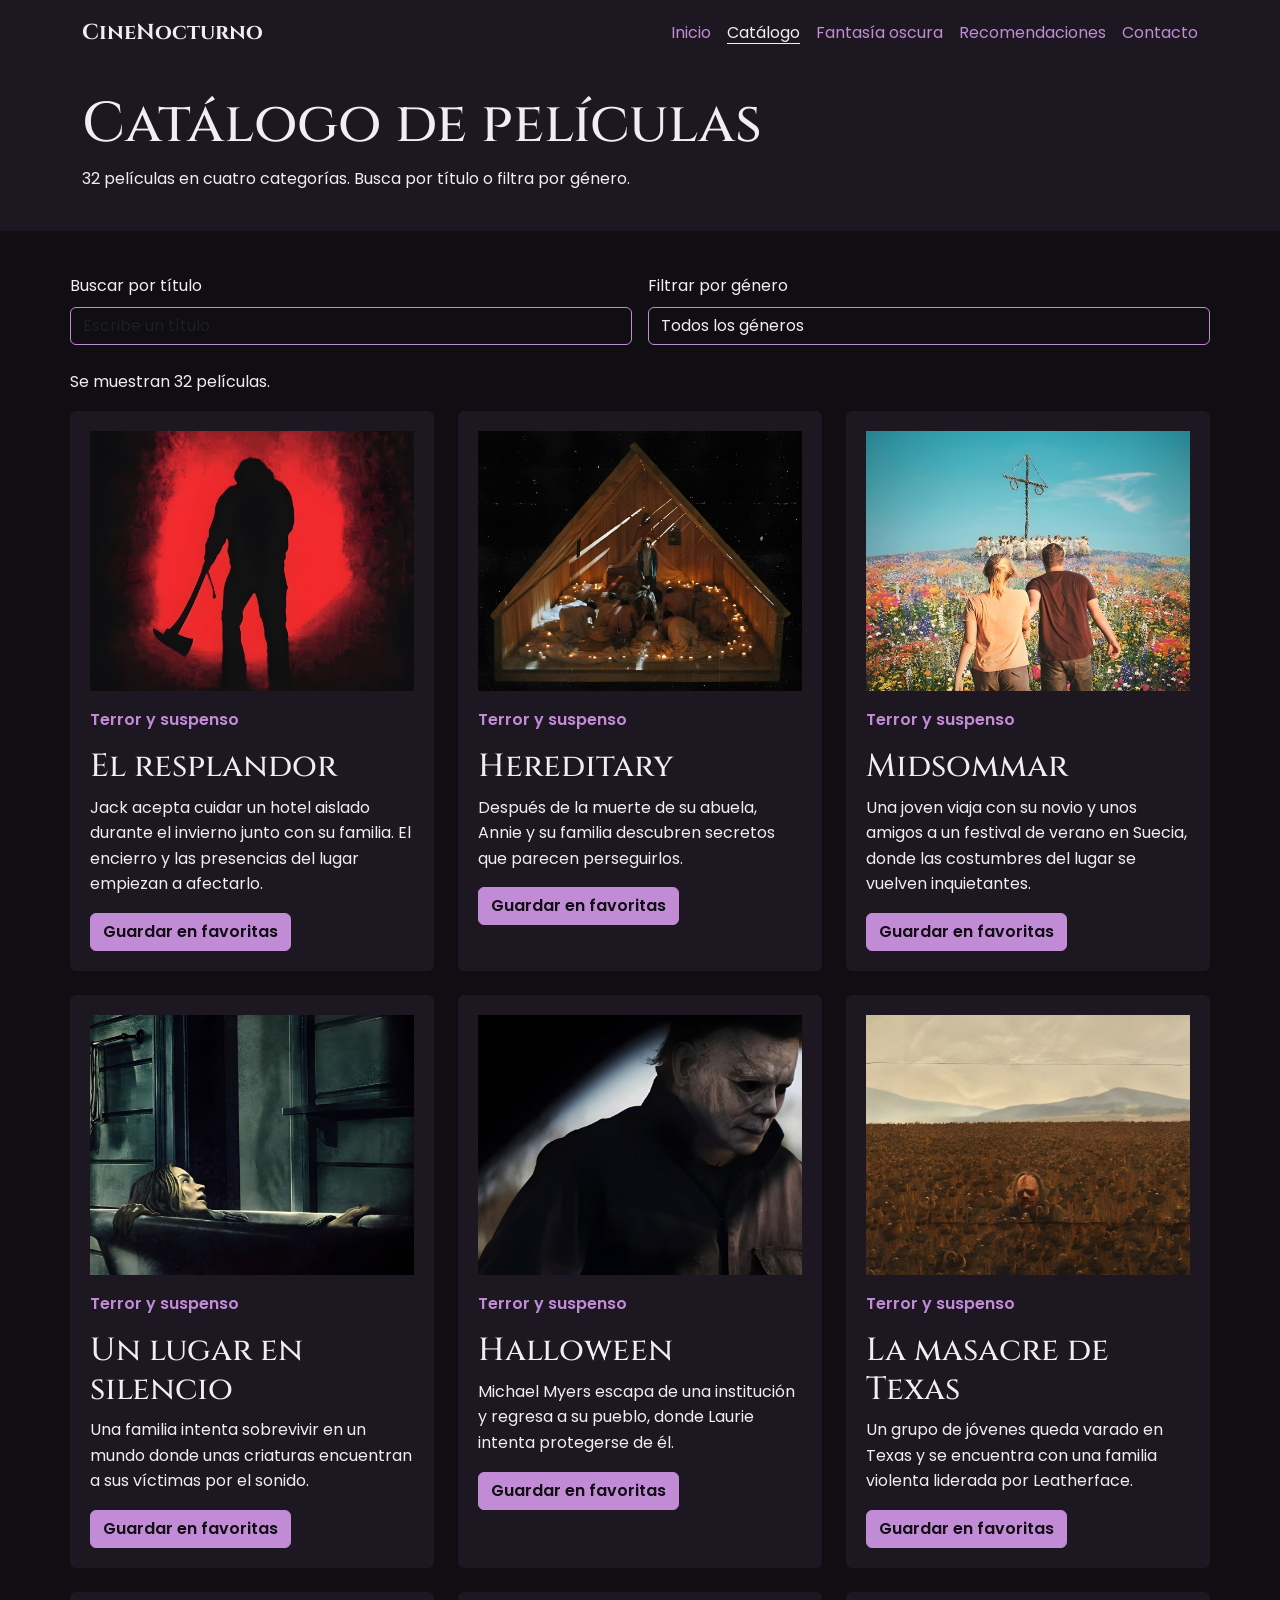
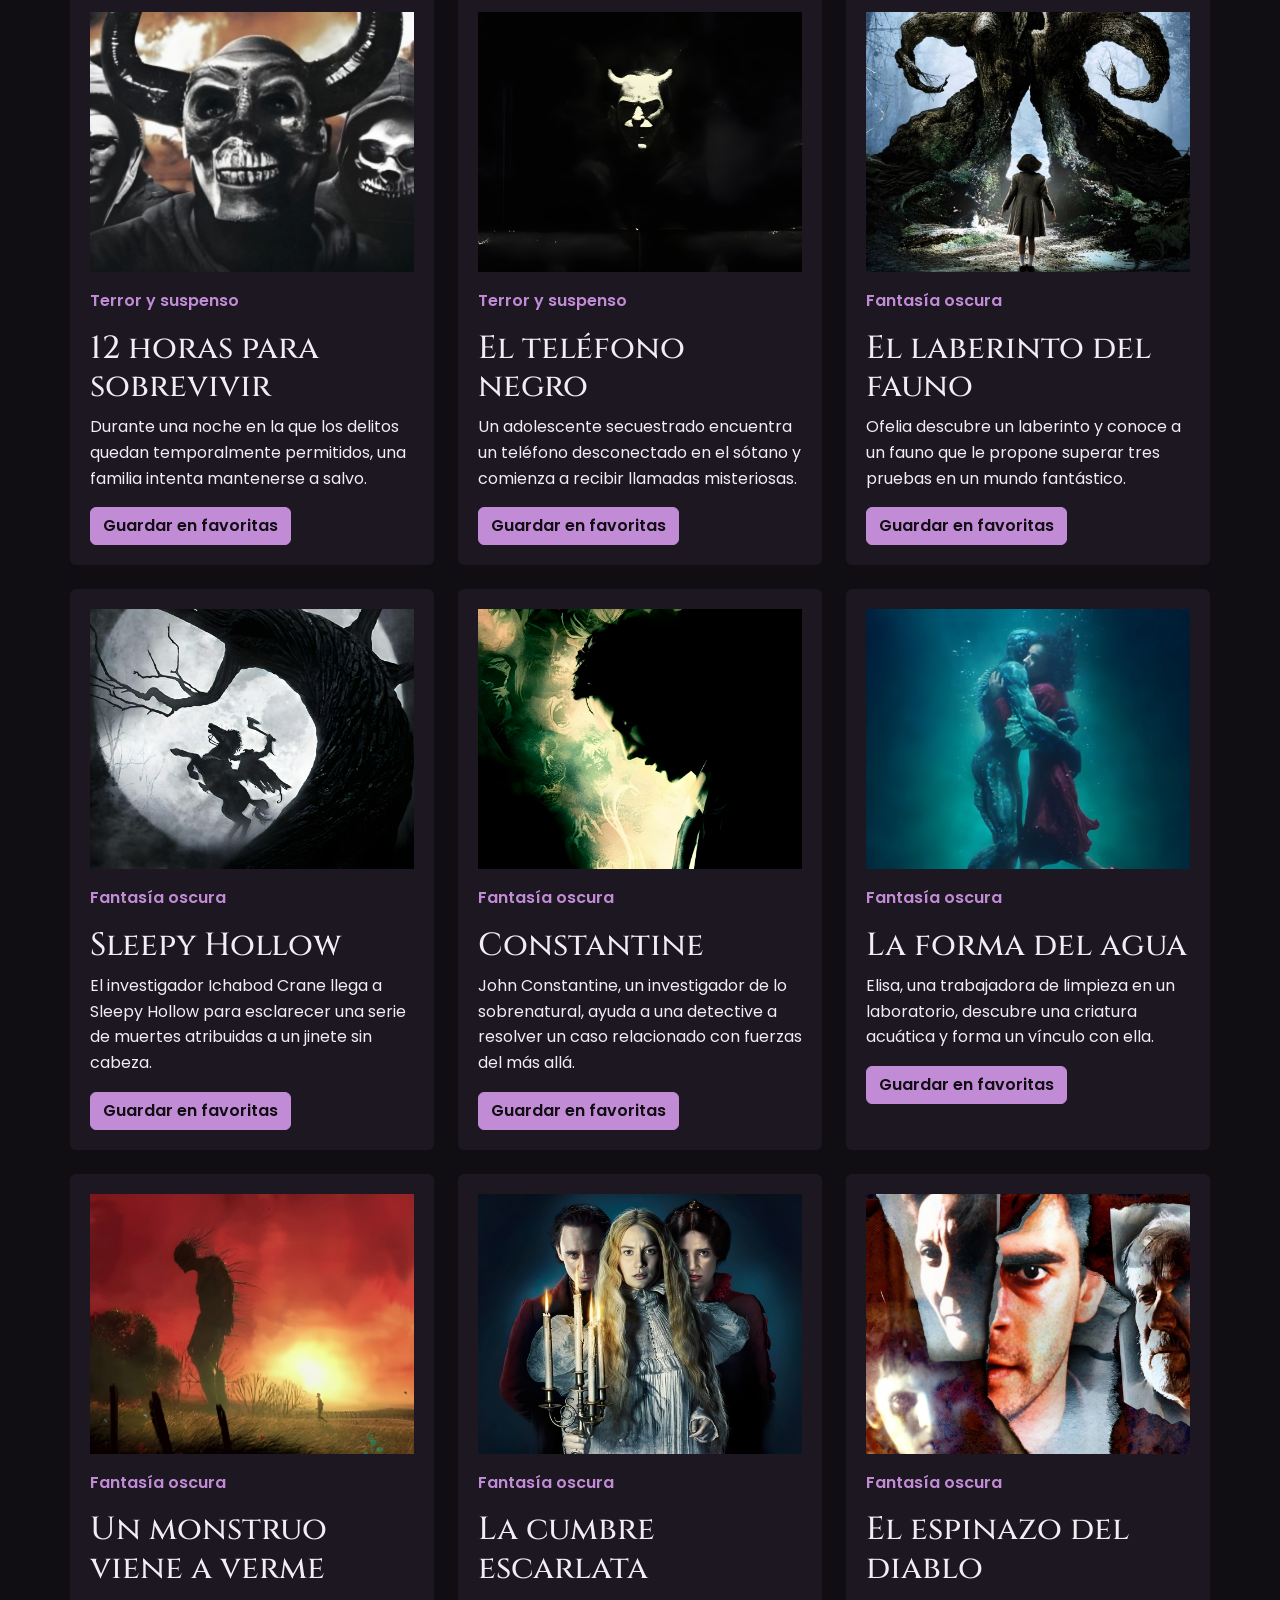
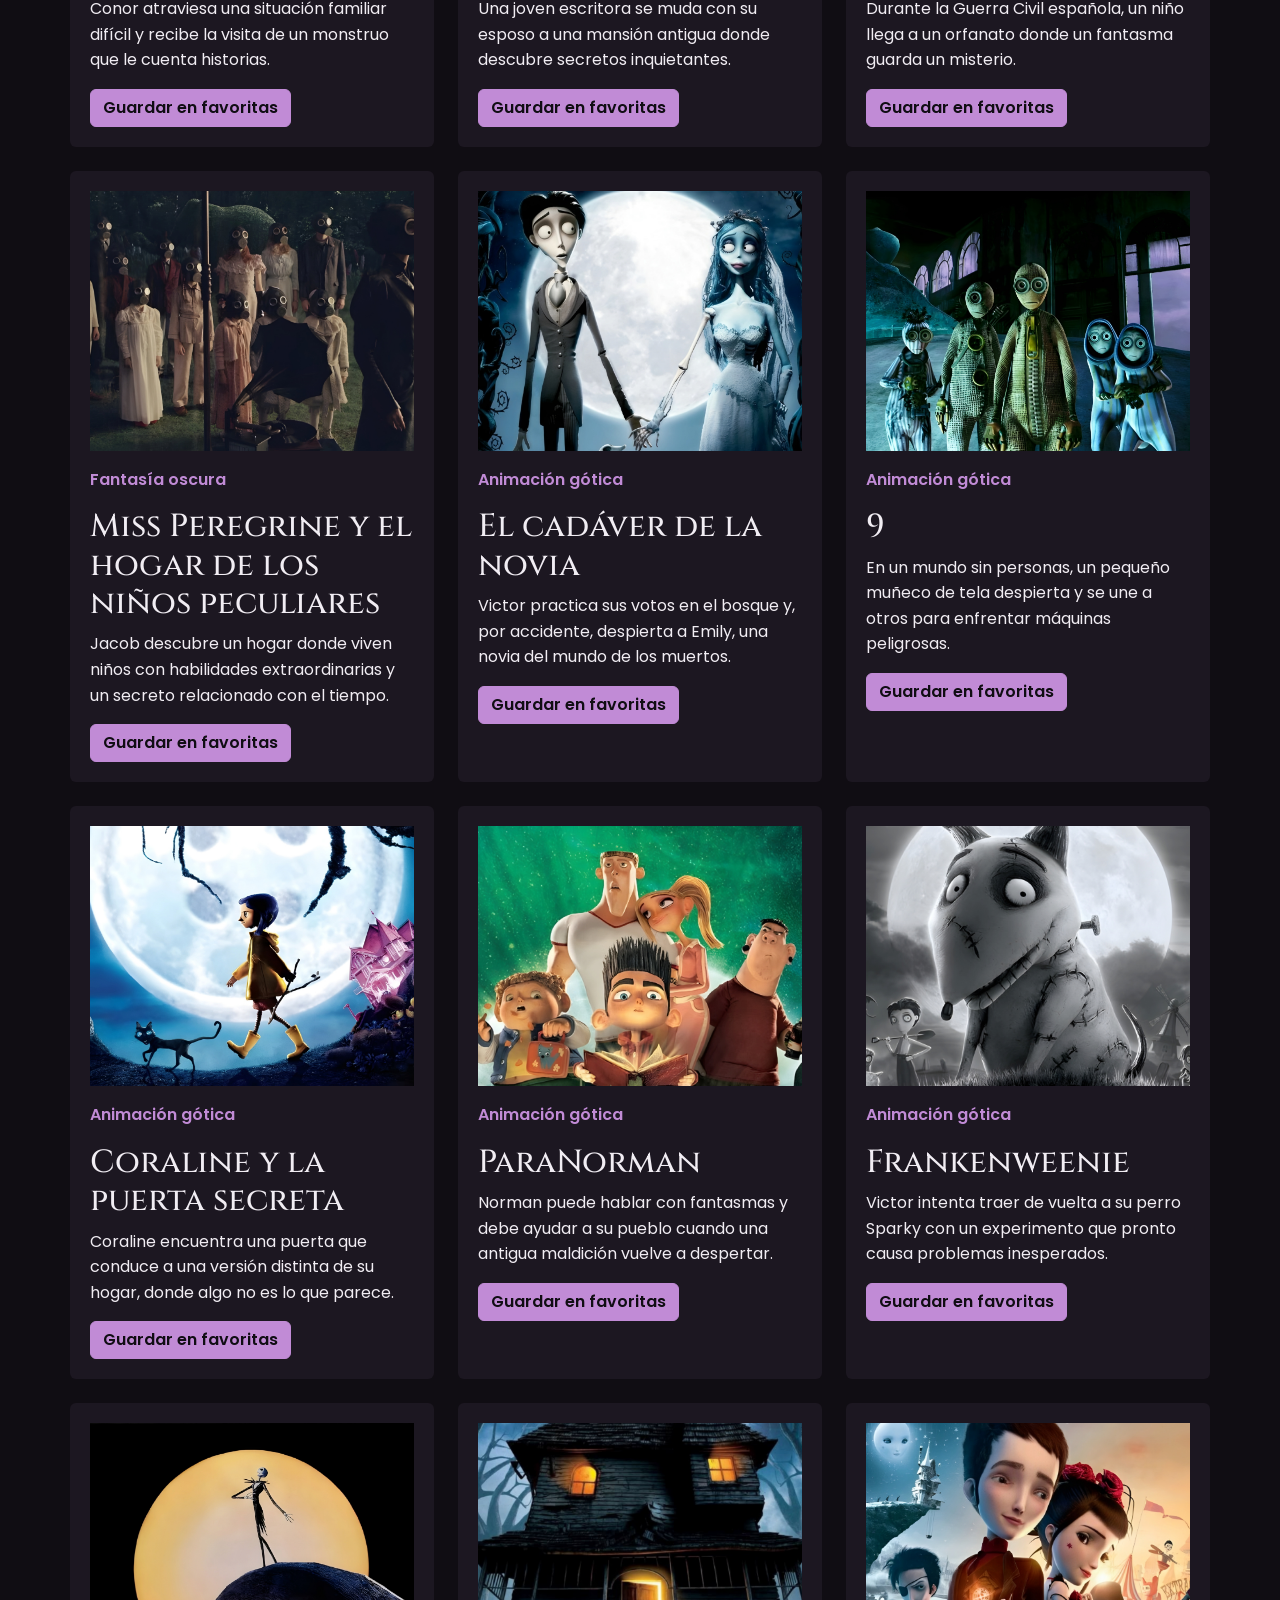
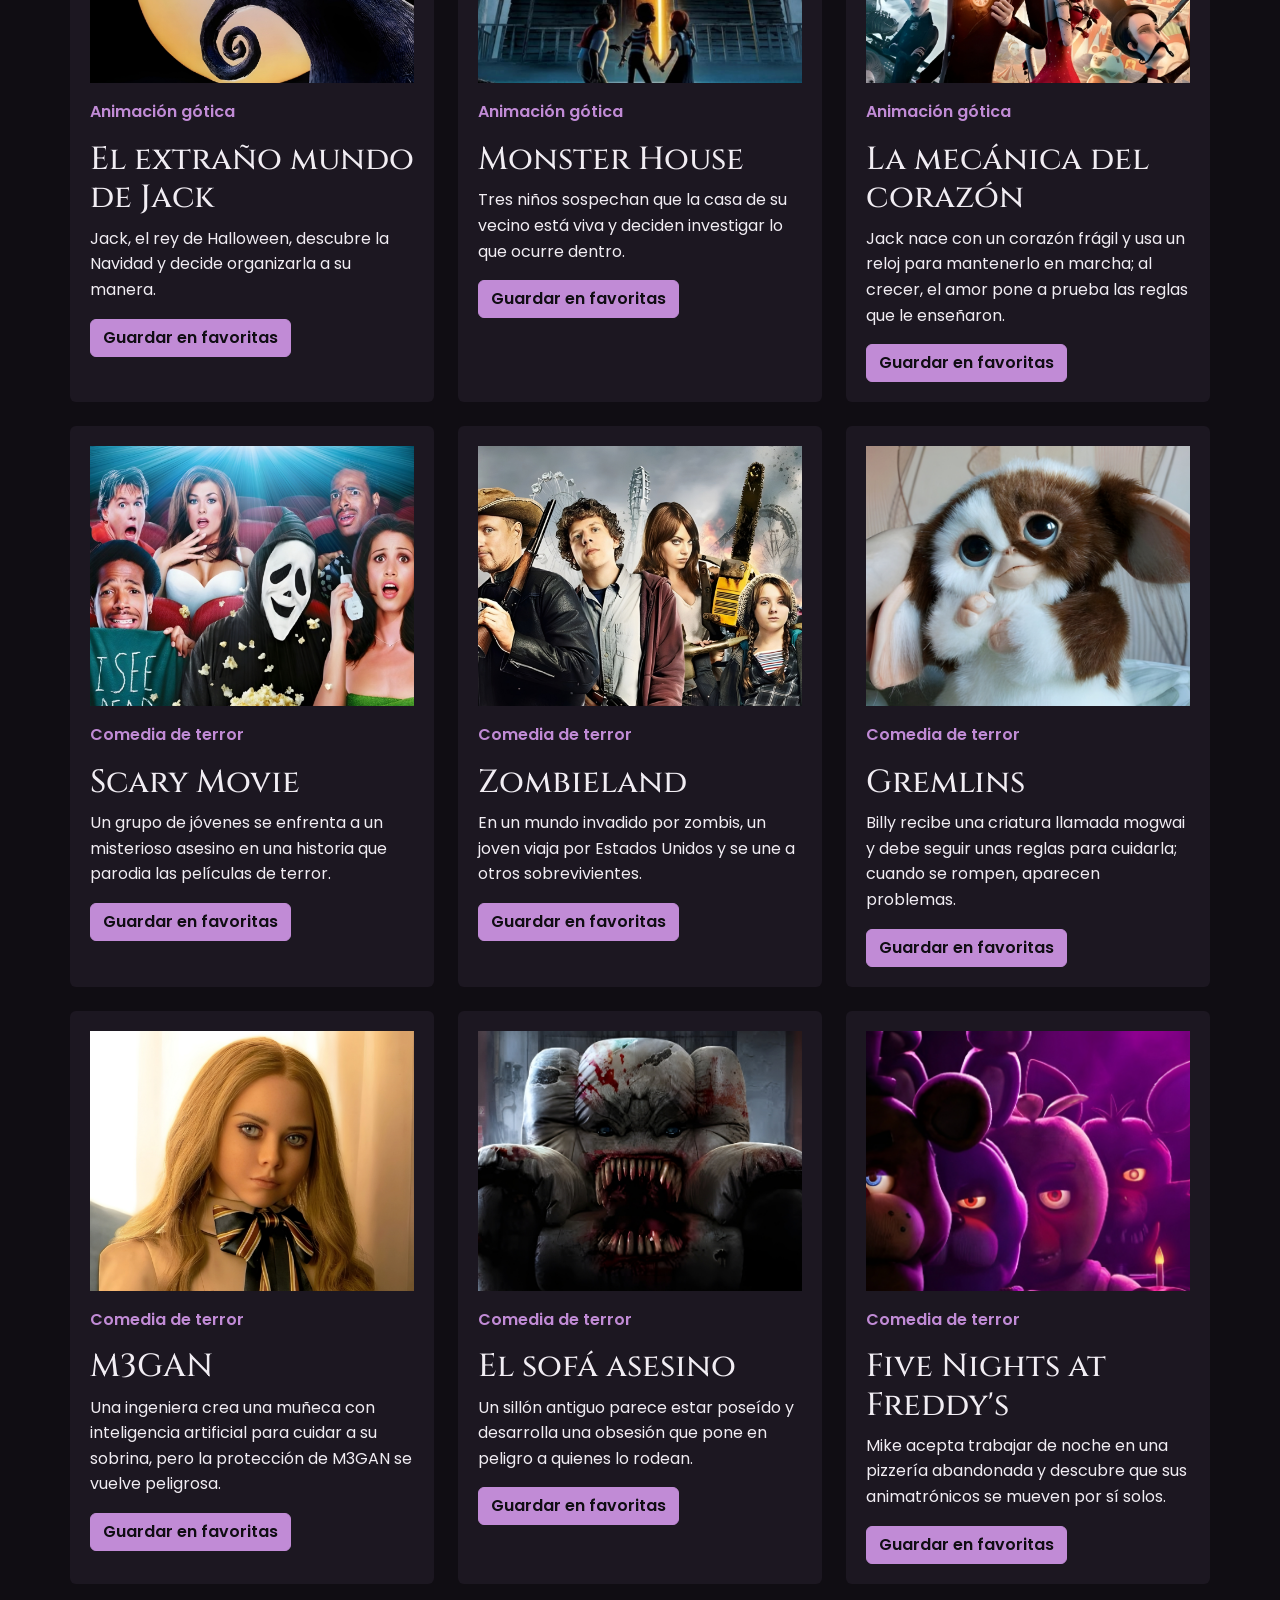
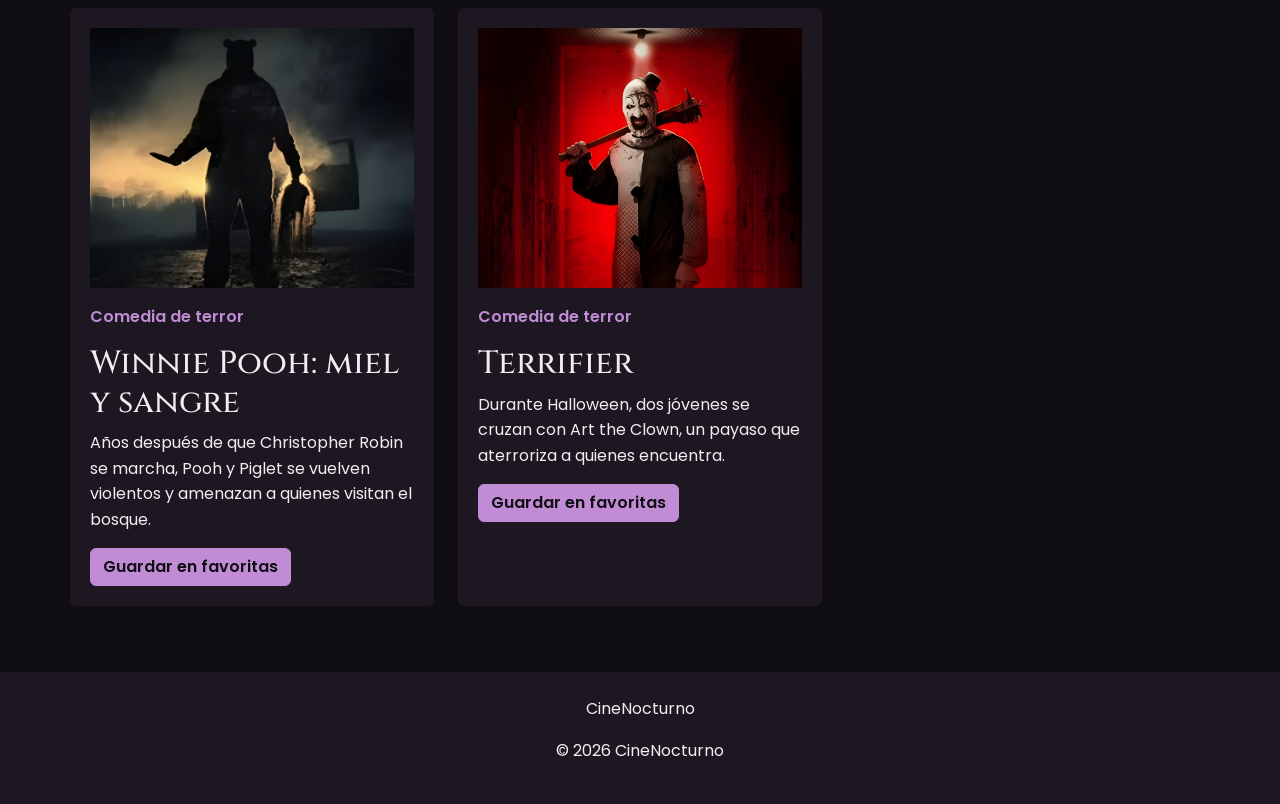
==== commit 681a6aa0: "Arregle un pequeño error" ====
--- a/catalogo.html
+++ b/catalogo.html
@@ -209,7 +209,7 @@
                 </article>
                 <article class="col-12 col-sm-6 col-lg-4 tarjeta-pelicula" data-genero="animacion" data-titulo="9 animacion">
                     <div class="tarjeta h-100">
-                        <img src="img/9.jpg" alt="Imagen de 9" class="img-fluid imagen-tarjeta" loading="lazy">
+                        <img src="img/9.png" alt="Imagen de 9" class="img-fluid imagen-tarjeta" loading="lazy">
                         <p class="genero">Animación gótica</p>
                         <h2>9</h2>
                         <p>En un mundo sin personas, un pequeño muñeco de tela despierta y se une a otros para enfrentar máquinas peligrosas.</p>
